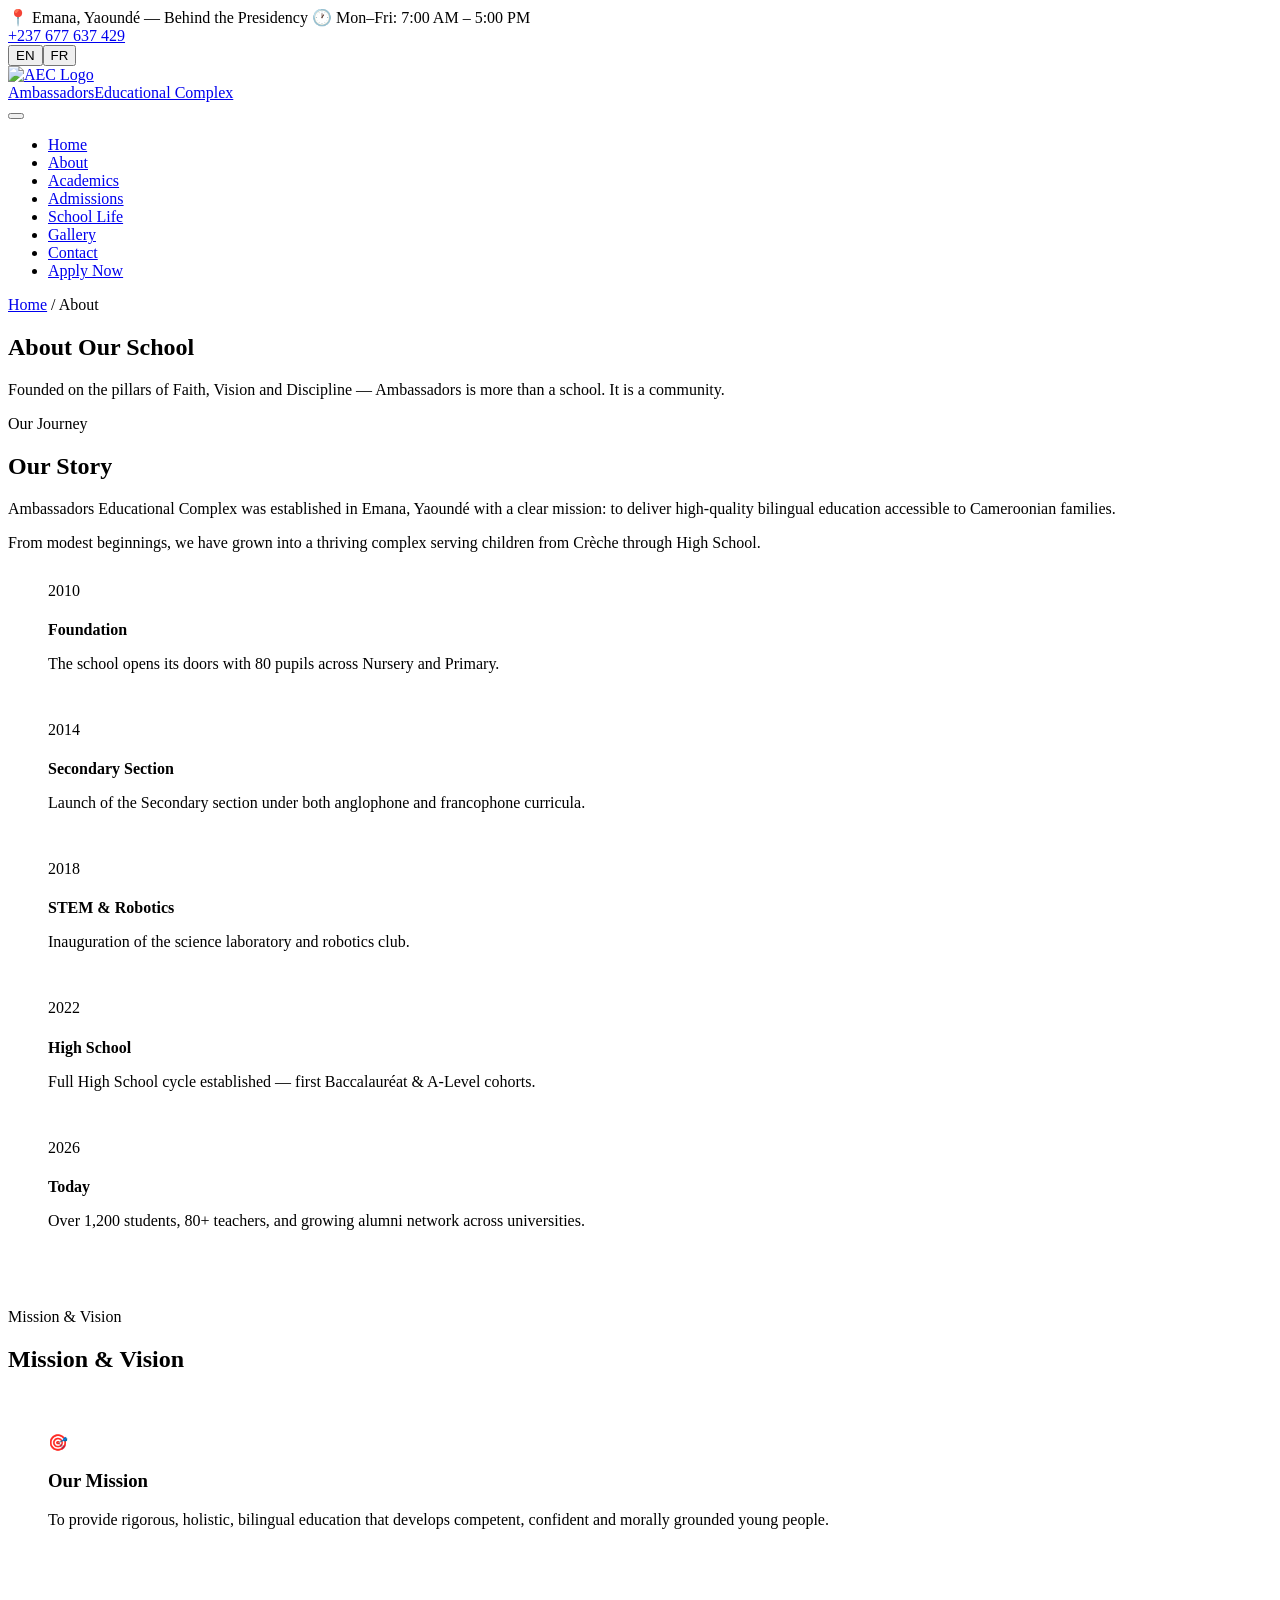
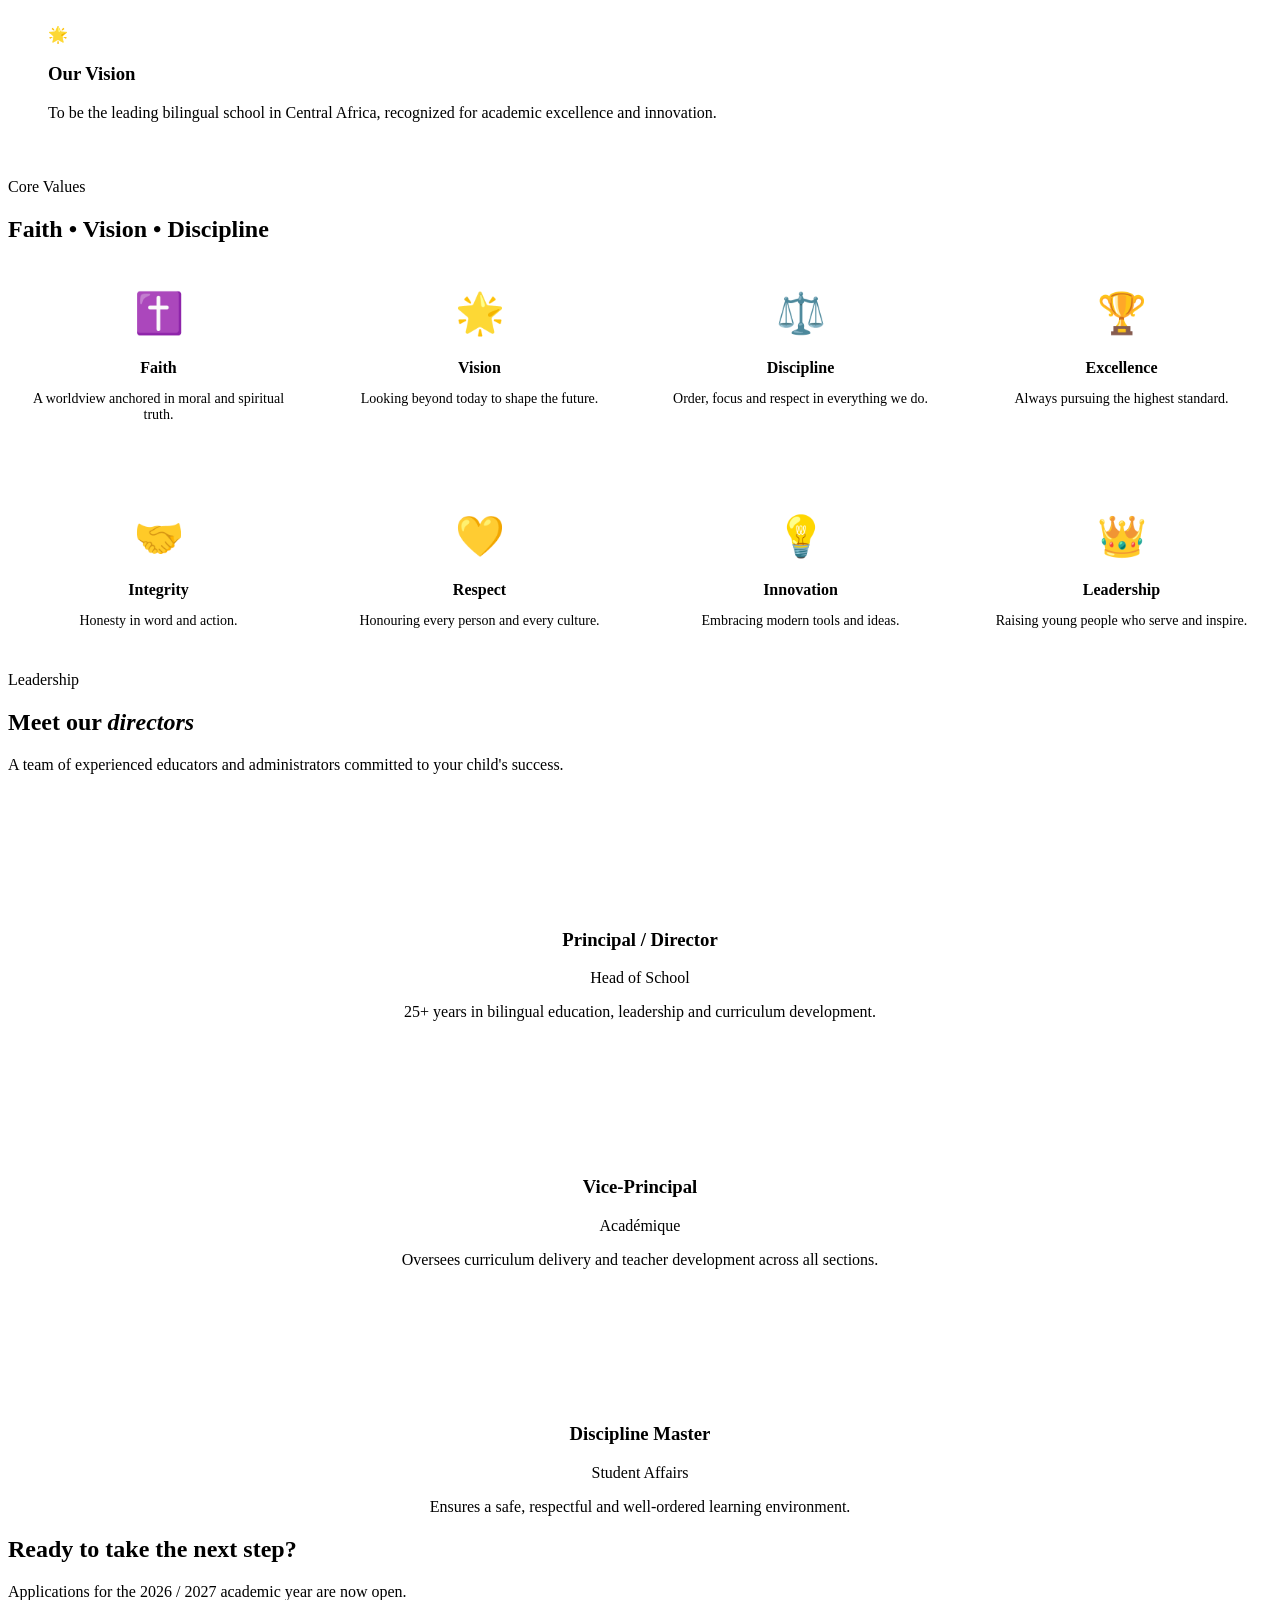
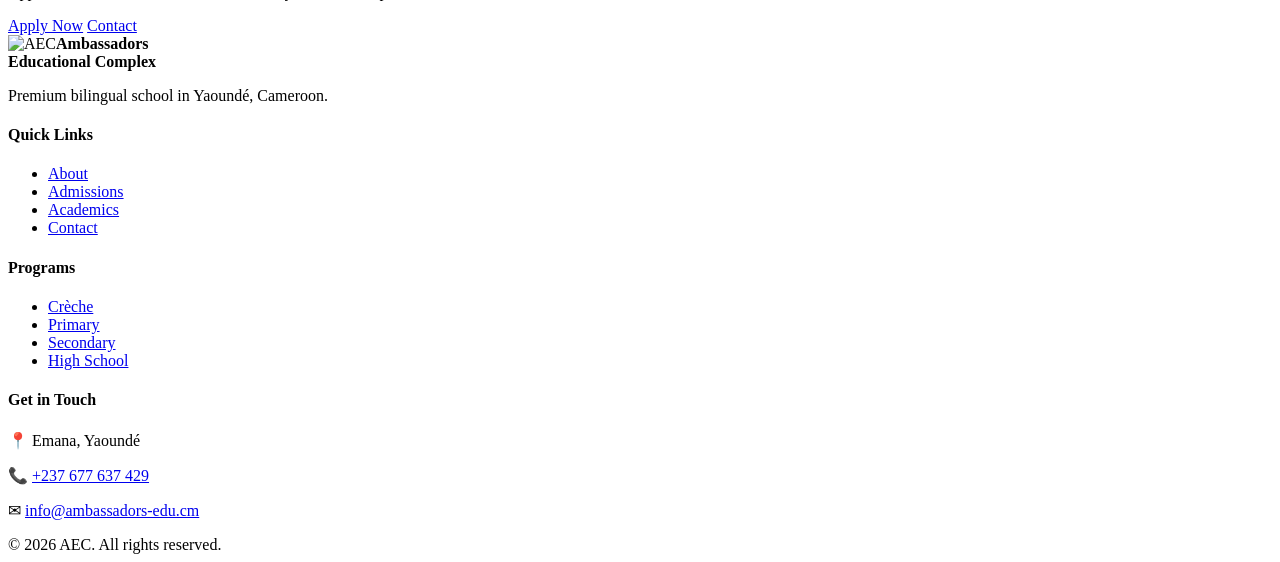
==== about.html @ e043d118 "Add files via upload" ====
<!DOCTYPE html>
<html lang="en">
<head>
<meta charset="UTF-8">
<meta name="viewport" content="width=device-width, initial-scale=1.0">
<title>About Us — Ambassadors Educational Complex</title>
<meta name="description" content="Learn about Ambassadors Educational Complex — our history, mission, vision and values. A premium bilingual school in Yaoundé, Cameroon.">
<link rel="icon" type="image/svg+xml" href="../assets/logo.svg">
<link rel="stylesheet" href="../css/main.css">
<style>
  .timeline { position: relative; padding-left: 40px; margin: 30px 0; }
  .timeline::before { content: ''; position: absolute; left: 12px; top: 0; bottom: 0; width: 3px; background: linear-gradient(180deg, var(--color-gold), var(--color-emerald)); border-radius: 3px; }
  .timeline-item { position: relative; padding: 0 0 32px; }
  .timeline-item::before { content: ''; position: absolute; left: -34px; top: 8px; width: 16px; height: 16px; border-radius: 50%; background: var(--color-gold); border: 3px solid var(--color-royal-deep); }
  .timeline-item .yr { font: 800 1.1rem var(--font-heading); color: var(--color-royal); margin-bottom: 4px; }
  .timeline-item h4 { color: var(--color-royal-deep); margin-bottom: 6px; }
  .value-grid { display: grid; grid-template-columns: repeat(4, 1fr); gap: 20px; }
  .value-card { background: #fff; padding: 28px 22px; border-radius: var(--radius-md); border: 1px solid var(--color-line); transition: 0.3s; text-align: center; }
  .value-card:hover { transform: translateY(-4px); box-shadow: var(--shadow-md); border-color: var(--color-gold); }
  .value-card .icon { font-size: 2.5rem; margin-bottom: 12px; }
  .value-card h4 { color: var(--color-royal-deep); margin-bottom: 8px; }
  .value-card p { color: var(--color-muted); font-size: 14px; }
  @media (max-width: 768px) { .value-grid { grid-template-columns: 1fr 1fr; } }
</style>
</head>
<body>

<!-- TOPBAR -->
<div class="topbar"><div class="container">
  <div class="top-info">
    <span>📍 <span data-i18n="top.location">Emana, Yaoundé — Behind the Presidency</span></span>
    <span>🕐 <span data-i18n="top.hours">Mon–Fri: 7:00 AM – 5:00 PM</span></span>
  </div>
  <div class="top-actions">
    <a href="#" data-wa-num="237677637429">+237 677 637 429</a>
    <div class="lang-switch"><button data-lang="en">EN</button><button data-lang="fr">FR</button></div>
  </div>
</div></div>

<!-- HEADER -->
<header class="header"><div class="container">
  <a href="../index.html" class="brand">
    <img src="../assets/logo.svg" alt="AEC Logo">
    <div class="brand-text"><span class="brand-name">Ambassadors</span><span class="brand-tag">Educational Complex</span></div>
  </a>
  <button class="menu-toggle"><span></span><span></span><span></span></button>
  <nav class="nav"><ul>
    <li><a href="../index.html" data-i18n="nav.home">Home</a></li>
    <li><a href="about.html" data-i18n="nav.about">About</a></li>
    <li><a href="academics.html" data-i18n="nav.academics">Academics</a></li>
    <li><a href="admissions.html" data-i18n="nav.admissions">Admissions</a></li>
    <li><a href="school-life.html" data-i18n="nav.school_life">School Life</a></li>
    <li><a href="gallery.html" data-i18n="nav.gallery">Gallery</a></li>
    <li><a href="contact.html" data-i18n="nav.contact">Contact</a></li>
    <li><a href="admissions.html#apply" class="cta-pill" data-i18n="nav.apply">Apply Now</a></li>
  </ul></nav>
</div></header>

<!-- PAGE HERO -->
<section class="page-hero">
  <div class="container">
    <div class="breadcrumbs"><a href="../index.html">Home</a> / About</div>
    <h1 data-i18n="about.h1">About Our School</h1>
    <p data-i18n="about.lead">Founded on the pillars of Faith, Vision and Discipline — Ambassadors is more than a school. It is a community.</p>
  </div>
</section>

<!-- HISTORY -->
<section class="section" id="history">
  <div class="container gap-grid-2" style="align-items: start;">
    <div>
      <span class="section-eyebrow">Our Journey</span>
      <h2 class="section-title" data-i18n="about.history.t">Our Story</h2>
      <p data-i18n="about.history.p1" class="mt-2">Ambassadors Educational Complex was established in Emana, Yaoundé with a clear mission: to deliver high-quality bilingual education accessible to Cameroonian families.</p>
      <p data-i18n="about.history.p2" class="mt-2">From modest beginnings, we have grown into a thriving complex serving children from Crèche through High School.</p>
    </div>
    <div class="timeline">
      <div class="timeline-item"><div class="yr">2010</div><h4>Foundation</h4><p>The school opens its doors with 80 pupils across Nursery and Primary.</p></div>
      <div class="timeline-item"><div class="yr">2014</div><h4>Secondary Section</h4><p>Launch of the Secondary section under both anglophone and francophone curricula.</p></div>
      <div class="timeline-item"><div class="yr">2018</div><h4>STEM & Robotics</h4><p>Inauguration of the science laboratory and robotics club.</p></div>
      <div class="timeline-item"><div class="yr">2022</div><h4>High School</h4><p>Full High School cycle established — first Baccalauréat & A-Level cohorts.</p></div>
      <div class="timeline-item"><div class="yr">2026</div><h4>Today</h4><p>Over 1,200 students, 80+ teachers, and growing alumni network across universities.</p></div>
    </div>
  </div>
</section>

<!-- MISSION & VISION -->
<section class="section" id="mission" style="background: #fff;">
  <div class="container">
    <div class="section-head center">
      <span class="section-eyebrow" data-i18n="about.mv.t">Mission & Vision</span>
      <h2 class="section-title" data-i18n="about.mv.t">Mission & Vision</h2>
    </div>
    <div class="gap-grid-2">
      <div class="why-card" style="padding: 40px;">
        <div class="why-icon">🎯</div>
        <h3 data-i18n="about.mv.mission_h">Our Mission</h3>
        <p class="mt-1" data-i18n="about.mv.mission">To provide rigorous, holistic, bilingual education that develops competent, confident and morally grounded young people.</p>
      </div>
      <div class="why-card" style="padding: 40px;">
        <div class="why-icon">🌟</div>
        <h3 data-i18n="about.mv.vision_h">Our Vision</h3>
        <p class="mt-1" data-i18n="about.mv.vision">To be the leading bilingual school in Central Africa, recognized for academic excellence and innovation.</p>
      </div>
    </div>
  </div>
</section>

<!-- VALUES -->
<section class="section" id="values" style="background: linear-gradient(180deg, var(--color-cream) 0%, #fff 100%);">
  <div class="container">
    <div class="section-head center">
      <span class="section-eyebrow" data-i18n="about.values.t">Core Values</span>
      <h2 class="section-title">Faith • Vision • Discipline</h2>
    </div>
    <div class="value-grid">
      <div class="value-card"><div class="icon">✝️</div><h4>Faith</h4><p data-i18n="about.val.faith">A worldview anchored in moral and spiritual truth.</p></div>
      <div class="value-card"><div class="icon">🌟</div><h4>Vision</h4><p data-i18n="about.val.vision">Looking beyond today to shape the future.</p></div>
      <div class="value-card"><div class="icon">⚖️</div><h4>Discipline</h4><p data-i18n="about.val.discipline">Order, focus and respect in everything we do.</p></div>
      <div class="value-card"><div class="icon">🏆</div><h4>Excellence</h4><p data-i18n="about.val.excellence">Always pursuing the highest standard.</p></div>
      <div class="value-card"><div class="icon">🤝</div><h4>Integrity</h4><p data-i18n="about.val.integrity">Honesty in word and action.</p></div>
      <div class="value-card"><div class="icon">💛</div><h4>Respect</h4><p data-i18n="about.val.respect">Honouring every person and every culture.</p></div>
      <div class="value-card"><div class="icon">💡</div><h4>Innovation</h4><p data-i18n="about.val.innovation">Embracing modern tools and ideas.</p></div>
      <div class="value-card"><div class="icon">👑</div><h4>Leadership</h4><p data-i18n="about.val.leadership">Raising young people who serve and inspire.</p></div>
    </div>
  </div>
</section>

<!-- LEADERSHIP -->
<section class="section" id="leadership" style="background: #fff;">
  <div class="container">
    <div class="section-head center">
      <span class="section-eyebrow">Leadership</span>
      <h2 class="section-title">Meet our <em>directors</em></h2>
      <p class="section-sub">A team of experienced educators and administrators committed to your child's success.</p>
    </div>
    <div class="gap-grid-3">
      <div class="why-card" style="text-align: center;">
        <div style="width: 120px; height: 120px; border-radius: 50%; margin: 0 auto 16px; background: linear-gradient(135deg, var(--color-royal), var(--color-emerald)); display: flex; align-items: center; justify-content: center; color: #fff; font: 800 2.5rem var(--font-heading);">P</div>
        <h3>Principal / Director</h3>
        <p style="color: var(--color-gold-soft);">Head of School</p>
        <p class="mt-1">25+ years in bilingual education, leadership and curriculum development.</p>
      </div>
      <div class="why-card" style="text-align: center;">
        <div style="width: 120px; height: 120px; border-radius: 50%; margin: 0 auto 16px; background: linear-gradient(135deg, var(--color-emerald), var(--color-gold)); display: flex; align-items: center; justify-content: center; color: #fff; font: 800 2.5rem var(--font-heading);">V</div>
        <h3>Vice-Principal</h3>
        <p style="color: var(--color-gold-soft);">Académique</p>
        <p class="mt-1">Oversees curriculum delivery and teacher development across all sections.</p>
      </div>
      <div class="why-card" style="text-align: center;">
        <div style="width: 120px; height: 120px; border-radius: 50%; margin: 0 auto 16px; background: linear-gradient(135deg, var(--color-gold), var(--color-royal)); display: flex; align-items: center; justify-content: center; color: #fff; font: 800 2.5rem var(--font-heading);">D</div>
        <h3>Discipline Master</h3>
        <p style="color: var(--color-gold-soft);">Student Affairs</p>
        <p class="mt-1">Ensures a safe, respectful and well-ordered learning environment.</p>
      </div>
    </div>
  </div>
</section>

<!-- CTA -->
<section class="cta-band">
  <div class="container">
    <div>
      <h2 data-i18n="cta.title">Ready to take the next step?</h2>
      <p data-i18n="cta.body">Applications for the 2026 / 2027 academic year are now open.</p>
    </div>
    <div class="acts">
      <a href="admissions.html#apply" class="btn btn-primary" data-i18n="cta.b1">Apply Now</a>
      <a href="contact.html" class="btn btn-ghost" data-i18n="nav.contact">Contact</a>
    </div>
  </div>
</section>

<!-- FOOTER -->
<footer class="footer"><div class="container">
  <div class="footer-grid">
    <div>
      <div class="brand-foot"><img src="../assets/logo.svg" alt="AEC"><strong>Ambassadors<br>Educational Complex</strong></div>
      <p data-i18n="foot.about">Premium bilingual school in Yaoundé, Cameroon.</p>
    </div>
    <div><h4 data-i18n="foot.quick">Quick Links</h4><ul>
      <li><a href="about.html" data-i18n="nav.about">About</a></li>
      <li><a href="admissions.html" data-i18n="nav.admissions">Admissions</a></li>
      <li><a href="academics.html" data-i18n="nav.academics">Academics</a></li>
      <li><a href="contact.html" data-i18n="nav.contact">Contact</a></li>
    </ul></div>
    <div><h4 data-i18n="foot.programs">Programs</h4><ul>
      <li><a href="academics.html#creche" data-i18n="lvl1.t">Crèche</a></li>
      <li><a href="academics.html#primary" data-i18n="lvl3.t">Primary</a></li>
      <li><a href="academics.html#secondary" data-i18n="lvl4.t">Secondary</a></li>
      <li><a href="academics.html#high" data-i18n="lvl5.t">High School</a></li>
    </ul></div>
    <div><h4 data-i18n="foot.contact">Get in Touch</h4>
      <p>📍 Emana, Yaoundé</p>
      <p>📞 <a href="tel:+237677637429">+237 677 637 429</a></p>
      <p>✉ <a href="mailto:info@ambassadors-edu.cm">info@ambassadors-edu.cm</a></p>
    </div>
  </div>
  <div class="copy"><span data-i18n="foot.copy">© 2026 AEC. All rights reserved.</span></div>
</div></footer>

<script src="../js/translations.js"></script>
<script src="../js/app.js"></script>
</body>
</html>
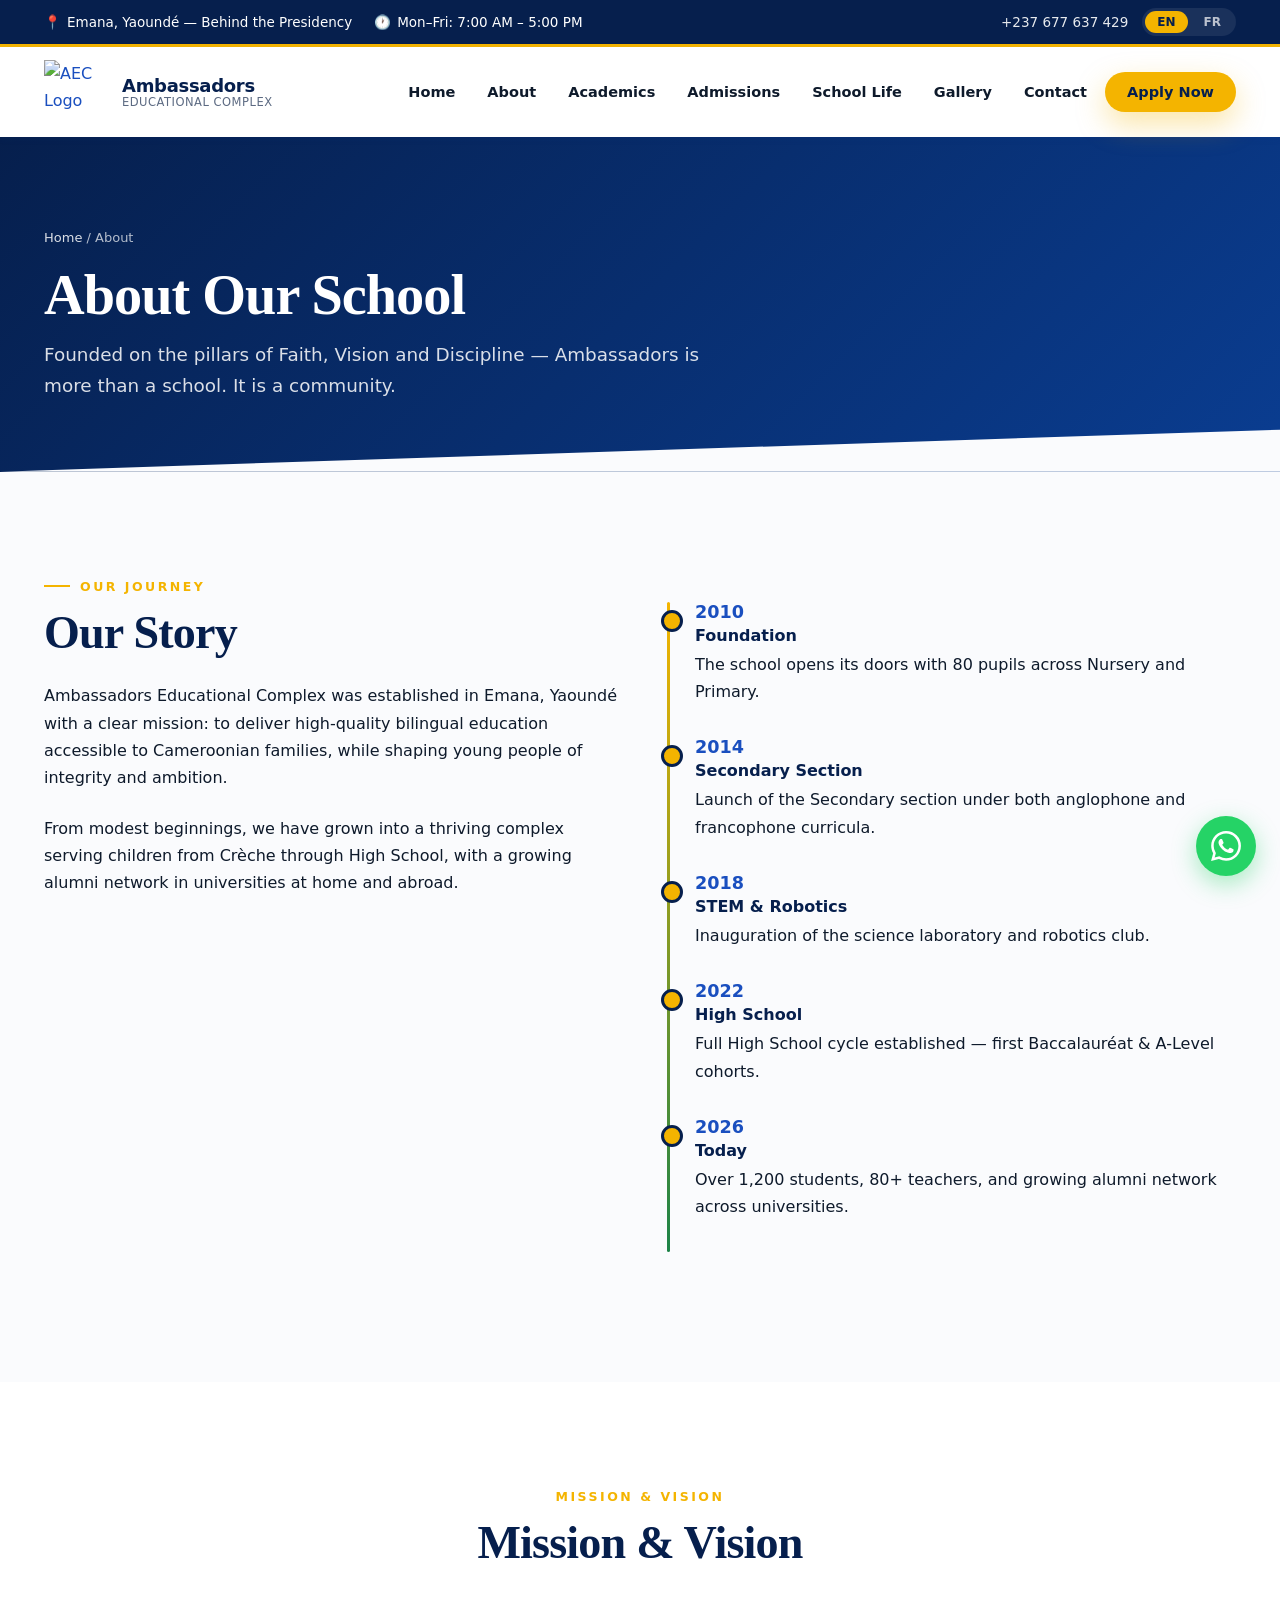
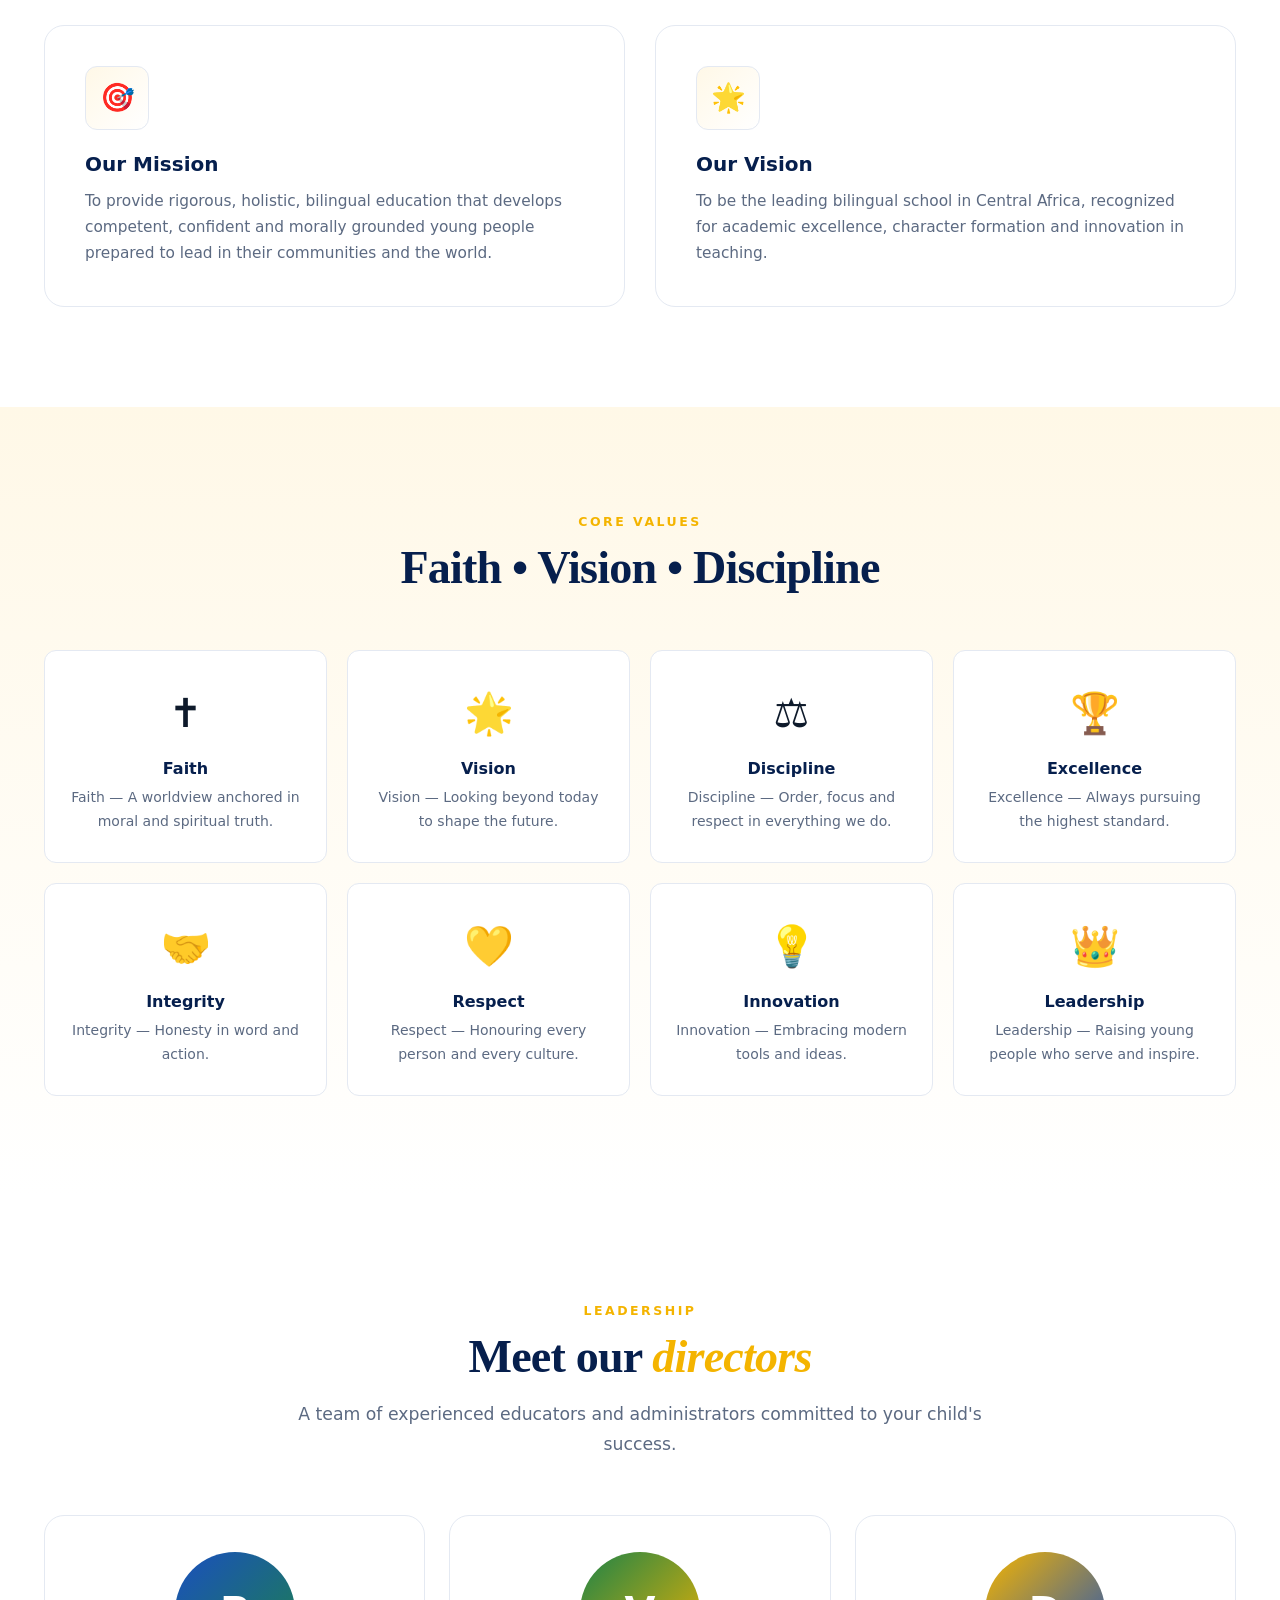
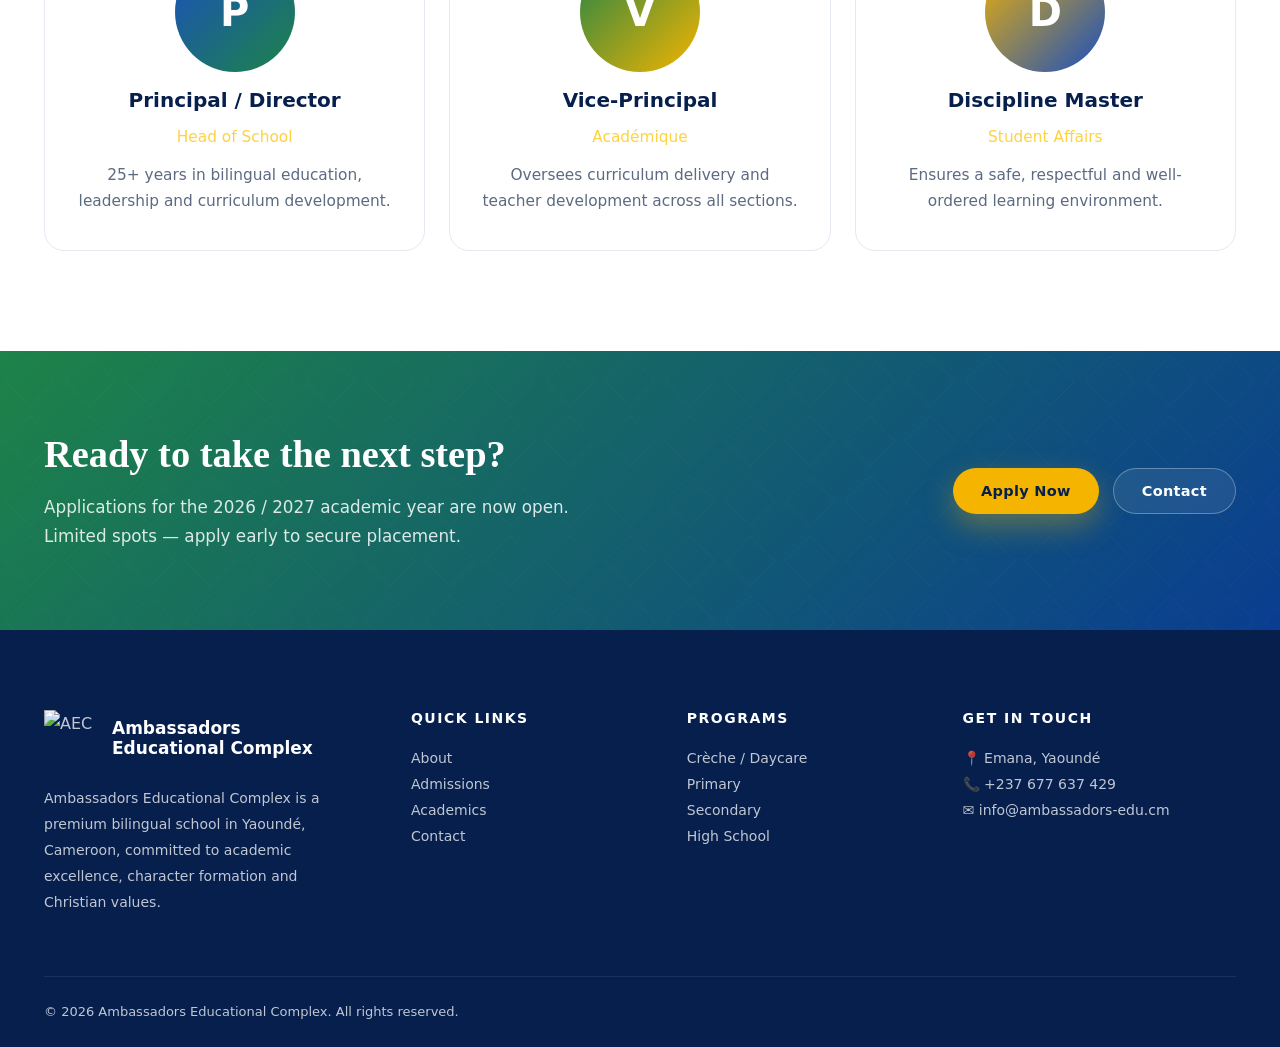
==== commit 6f3d3b1a: "Add files via upload" ====
--- a/about.html
+++ b/about.html
@@ -6,7 +6,591 @@
 <title>About Us — Ambassadors Educational Complex</title>
 <meta name="description" content="Learn about Ambassadors Educational Complex — our history, mission, vision and values. A premium bilingual school in Yaoundé, Cameroon.">
 <link rel="icon" type="image/svg+xml" href="../assets/logo.svg">
-<link rel="stylesheet" href="../css/main.css">
+<style data-inlined="main">
+/* ============================================
+   AMBASSADORS EDUCATIONAL COMPLEX - Master CSS
+   Design system: Royal Blue + Gold + Emerald
+   ============================================ */
+
+@import url('https://fonts.googleapis.com/css2?family=Playfair+Display:wght@400;600;700;900&family=Poppins:wght@300;400;500;600;700;800&family=Open+Sans:wght@300;400;500;600;700&display=swap');
+
+:root {
+  --color-royal: #1A4FBF;
+  --color-royal-dark: #0A3D91;
+  --color-royal-deep: #061F4D;
+  --color-gold: #F4B400;
+  --color-gold-soft: #FFD23F;
+  --color-emerald: #1D8348;
+  --color-red: #C0202B;
+  --color-cream: #FFF8E7;
+  --color-bg: #FAFBFD;
+  --color-ink: #0E1A2B;
+  --color-muted: #5C6A82;
+  --color-line: #E4E9F2;
+  --color-white: #ffffff;
+
+  --font-display: 'Playfair Display', Georgia, serif;
+  --font-heading: 'Poppins', system-ui, sans-serif;
+  --font-body: 'Open Sans', system-ui, sans-serif;
+
+  --radius-sm: 6px;
+  --radius-md: 12px;
+  --radius-lg: 20px;
+  --radius-xl: 32px;
+
+  --shadow-sm: 0 2px 8px rgba(10, 61, 145, 0.06);
+  --shadow-md: 0 8px 24px rgba(10, 61, 145, 0.10);
+  --shadow-lg: 0 20px 50px rgba(10, 61, 145, 0.14);
+  --shadow-gold: 0 12px 30px rgba(244, 180, 0, 0.35);
+
+  --container: 1240px;
+  --header-height: 90px;
+
+  --ease: cubic-bezier(0.22, 1, 0.36, 1);
+}
+
+* { box-sizing: border-box; margin: 0; padding: 0; }
+
+html { scroll-behavior: smooth; }
+
+body {
+  font-family: var(--font-body);
+  font-size: 16px;
+  line-height: 1.7;
+  color: var(--color-ink);
+  background: var(--color-bg);
+  overflow-x: hidden;
+  -webkit-font-smoothing: antialiased;
+}
+
+img, svg, video { max-width: 100%; height: auto; display: block; }
+
+a { color: var(--color-royal); text-decoration: none; transition: color 0.2s var(--ease); }
+a:hover { color: var(--color-gold); }
+
+h1, h2, h3, h4, h5, h6 { font-family: var(--font-heading); font-weight: 700; line-height: 1.2; color: var(--color-royal-deep); }
+
+.container { max-width: var(--container); margin: 0 auto; padding: 0 24px; }
+
+/* ============ TOP BAR ============ */
+.topbar {
+  background: var(--color-royal-deep);
+  color: #fff;
+  font-size: 13.5px;
+  padding: 8px 0;
+  border-bottom: 3px solid var(--color-gold);
+}
+.topbar .container { display: flex; justify-content: space-between; align-items: center; gap: 16px; flex-wrap: wrap; }
+.topbar a { color: #fff; opacity: 0.9; }
+.topbar a:hover { color: var(--color-gold); opacity: 1; }
+.topbar .top-info { display: flex; gap: 22px; flex-wrap: wrap; }
+.topbar .top-info span { display: inline-flex; align-items: center; gap: 6px; }
+.topbar .top-actions { display: flex; gap: 14px; align-items: center; }
+.lang-switch { display: inline-flex; gap: 4px; background: rgba(255,255,255,0.08); border-radius: 100px; padding: 3px; }
+.lang-switch button {
+  background: none; border: 0; padding: 4px 12px; border-radius: 100px;
+  color: #fff; font: 600 12px var(--font-heading); cursor: pointer; opacity: 0.7;
+  transition: all 0.2s var(--ease);
+}
+.lang-switch button.active { background: var(--color-gold); color: var(--color-royal-deep); opacity: 1; }
+
+/* ============ HEADER ============ */
+.header {
+  background: #fff;
+  position: sticky; top: 0; z-index: 100;
+  box-shadow: var(--shadow-sm);
+  transition: box-shadow 0.3s var(--ease);
+}
+.header.scrolled { box-shadow: var(--shadow-md); }
+.header .container {
+  display: flex; align-items: center; justify-content: space-between;
+  min-height: var(--header-height);
+}
+.brand { display: flex; align-items: center; gap: 14px; }
+.brand img { width: 64px; height: 64px; }
+.brand-text { display: flex; flex-direction: column; line-height: 1.05; }
+.brand-text .brand-name {
+  font: 800 18px var(--font-heading); color: var(--color-royal-deep);
+  letter-spacing: -0.3px;
+}
+.brand-text .brand-tag { font-size: 11.5px; color: var(--color-muted); font-weight: 500; letter-spacing: 0.5px; text-transform: uppercase; }
+
+.nav { display: flex; align-items: center; gap: 6px; }
+.nav > ul { display: flex; list-style: none; gap: 4px; }
+.nav > ul > li { position: relative; }
+.nav > ul > li > a {
+  display: inline-block; padding: 12px 14px;
+  font: 600 14.5px var(--font-heading); color: var(--color-ink);
+  border-radius: var(--radius-sm); transition: all 0.2s var(--ease);
+}
+.nav > ul > li > a:hover { background: var(--color-cream); color: var(--color-royal-dark); }
+.nav > ul > li.has-mega:hover .mega { opacity: 1; visibility: visible; transform: translateY(0); }
+
+.mega {
+  position: absolute; top: calc(100% + 6px); left: 50%; transform: translateX(-50%) translateY(8px);
+  min-width: 540px; background: #fff; box-shadow: var(--shadow-lg);
+  border-radius: var(--radius-md); padding: 24px;
+  display: grid; grid-template-columns: 1fr 1fr; gap: 14px;
+  opacity: 0; visibility: hidden; transition: all 0.25s var(--ease);
+  border-top: 4px solid var(--color-gold);
+}
+.mega a {
+  display: flex; flex-direction: column; padding: 10px 12px; border-radius: var(--radius-sm);
+  color: var(--color-ink); transition: all 0.2s var(--ease);
+}
+.mega a:hover { background: var(--color-cream); color: var(--color-royal-dark); transform: translateX(4px); }
+.mega a strong { font: 600 14px var(--font-heading); display: block; }
+.mega a small { font-size: 12.5px; color: var(--color-muted); }
+
+.cta-pill {
+  background: var(--color-gold); color: var(--color-royal-deep) !important;
+  padding: 12px 22px !important; border-radius: 100px !important;
+  font-weight: 700 !important; box-shadow: var(--shadow-gold);
+}
+.cta-pill:hover { background: var(--color-gold-soft) !important; transform: translateY(-2px); }
+
+.menu-toggle { display: none; background: none; border: 0; cursor: pointer; padding: 8px; }
+.menu-toggle span {
+  display: block; width: 26px; height: 3px; background: var(--color-royal-deep);
+  border-radius: 2px; margin: 5px 0; transition: 0.3s;
+}
+
+/* ============ HERO ============ */
+.hero {
+  position: relative; overflow: hidden;
+  min-height: 92vh;
+  display: flex; align-items: center;
+  background:
+    radial-gradient(ellipse at top right, rgba(244,180,0,0.15) 0%, transparent 55%),
+    radial-gradient(ellipse at bottom left, rgba(29,131,72,0.12) 0%, transparent 50%),
+    linear-gradient(135deg, #061F4D 0%, #0A3D91 60%, #1A4FBF 100%);
+  color: #fff;
+  padding: 60px 0;
+}
+.hero::before {
+  content: ''; position: absolute; inset: 0;
+  background-image:
+    repeating-linear-gradient(45deg, transparent 0 40px, rgba(255,255,255,0.02) 40px 41px);
+  pointer-events: none;
+}
+.hero::after {
+  content: ''; position: absolute; bottom: -1px; left: 0; right: 0; height: 80px;
+  background: var(--color-bg);
+  clip-path: polygon(0 100%, 100% 100%, 100% 50%, 0 100%);
+}
+.hero .container { position: relative; z-index: 2; display: grid; grid-template-columns: 1.1fr 0.9fr; gap: 60px; align-items: center; }
+.hero-badge {
+  display: inline-flex; align-items: center; gap: 10px;
+  background: rgba(244,180,0,0.15); border: 1px solid rgba(244,180,0,0.4);
+  padding: 8px 18px; border-radius: 100px;
+  font: 600 13px var(--font-heading); color: var(--color-gold-soft);
+  margin-bottom: 24px;
+}
+.hero-badge .dot { width: 8px; height: 8px; background: var(--color-gold); border-radius: 50%; box-shadow: 0 0 0 4px rgba(244,180,0,0.25); }
+.hero h1 {
+  font-family: var(--font-display);
+  font-size: clamp(2.6rem, 5.2vw, 4.8rem);
+  font-weight: 900; line-height: 1.05; color: #fff;
+  margin-bottom: 24px; letter-spacing: -1px;
+}
+.hero h1 em { font-style: italic; color: var(--color-gold-soft); font-weight: 600; }
+.hero .lead {
+  font-size: 1.18rem; line-height: 1.65; color: rgba(255,255,255,0.88);
+  max-width: 540px; margin-bottom: 36px;
+}
+.hero-actions { display: flex; gap: 14px; flex-wrap: wrap; margin-bottom: 40px; }
+
+.btn {
+  display: inline-flex; align-items: center; gap: 10px;
+  padding: 14px 28px; border: 0; border-radius: 100px;
+  font: 700 14.5px var(--font-heading); cursor: pointer;
+  transition: all 0.25s var(--ease); text-decoration: none;
+  letter-spacing: 0.3px;
+}
+.btn-primary { background: var(--color-gold); color: var(--color-royal-deep); box-shadow: var(--shadow-gold); }
+.btn-primary:hover { background: var(--color-gold-soft); transform: translateY(-3px); color: var(--color-royal-deep); }
+.btn-ghost { background: rgba(255,255,255,0.08); color: #fff; border: 1.5px solid rgba(255,255,255,0.3); backdrop-filter: blur(10px); }
+.btn-ghost:hover { background: rgba(255,255,255,0.15); color: #fff; border-color: var(--color-gold); }
+.btn-emerald { background: var(--color-emerald); color: #fff; }
+.btn-emerald:hover { background: #156836; color: #fff; transform: translateY(-2px); }
+.btn-outline { background: transparent; color: var(--color-royal-dark); border: 2px solid var(--color-royal-dark); }
+.btn-outline:hover { background: var(--color-royal-dark); color: #fff; }
+
+.hero-stats { display: flex; gap: 32px; flex-wrap: wrap; padding-top: 30px; border-top: 1px solid rgba(255,255,255,0.15); }
+.hero-stat .num { font: 800 1.9rem var(--font-display); color: var(--color-gold-soft); display: block; }
+.hero-stat .lbl { font-size: 12.5px; color: rgba(255,255,255,0.7); text-transform: uppercase; letter-spacing: 1.2px; }
+
+.hero-visual { position: relative; }
+.hero-visual .frame {
+  position: relative; aspect-ratio: 4/5; border-radius: var(--radius-lg);
+  overflow: hidden; box-shadow: var(--shadow-lg);
+  background: linear-gradient(135deg, #1A4FBF 0%, #0A3D91 100%);
+  transform: rotate(-2deg);
+}
+.hero-visual .frame img { width: 100%; height: 100%; object-fit: cover; }
+.hero-visual .badge-card {
+  position: absolute; bottom: -20px; left: -30px;
+  background: #fff; padding: 18px 22px; border-radius: var(--radius-md);
+  box-shadow: var(--shadow-lg); display: flex; gap: 14px; align-items: center;
+  transform: rotate(2deg);
+}
+.hero-visual .badge-card .icon { width: 48px; height: 48px; border-radius: 50%; background: var(--color-emerald); display: flex; align-items: center; justify-content: center; color: #fff; font-size: 24px; }
+.hero-visual .badge-card .info strong { display: block; font: 700 16px var(--font-heading); color: var(--color-royal-deep); }
+.hero-visual .badge-card .info small { color: var(--color-muted); }
+
+.hero-visual .floater {
+  position: absolute; top: 30px; right: -25px;
+  background: var(--color-gold); color: var(--color-royal-deep);
+  padding: 14px 18px; border-radius: var(--radius-md);
+  font: 700 14px var(--font-heading); box-shadow: var(--shadow-gold);
+  transform: rotate(5deg);
+}
+
+/* ============ SECTION DEFAULTS ============ */
+.section { padding: 100px 0; position: relative; }
+.section-eyebrow {
+  display: inline-block; font: 700 12.5px var(--font-heading);
+  text-transform: uppercase; letter-spacing: 2.5px;
+  color: var(--color-gold); margin-bottom: 14px; padding-left: 36px; position: relative;
+}
+.section-eyebrow::before {
+  content: ''; position: absolute; left: 0; top: 50%; transform: translateY(-50%);
+  width: 26px; height: 2px; background: var(--color-gold);
+}
+.section-title {
+  font-family: var(--font-display);
+  font-size: clamp(2rem, 3.6vw, 3.2rem);
+  font-weight: 900; line-height: 1.1; color: var(--color-royal-deep);
+  margin-bottom: 18px; letter-spacing: -0.8px;
+}
+.section-title em { color: var(--color-gold); font-style: italic; }
+.section-sub { color: var(--color-muted); font-size: 1.08rem; max-width: 700px; margin-bottom: 56px; }
+.section-head { margin-bottom: 56px; }
+.section-head.center { text-align: center; }
+.section-head.center .section-eyebrow { padding: 0; }
+.section-head.center .section-eyebrow::before { display: none; }
+.section-head.center .section-sub { margin-left: auto; margin-right: auto; }
+
+/* ============ WHY US ============ */
+.why { background: #fff; }
+.why-grid { display: grid; grid-template-columns: repeat(3, 1fr); gap: 28px; }
+.why-card {
+  position: relative; padding: 36px 30px;
+  background: #fff; border: 1px solid var(--color-line);
+  border-radius: var(--radius-lg);
+  transition: all 0.35s var(--ease);
+  overflow: hidden;
+}
+.why-card::before {
+  content: ''; position: absolute; top: 0; left: 0; right: 0; height: 4px;
+  background: linear-gradient(90deg, var(--color-gold), var(--color-royal));
+  transform: scaleX(0); transform-origin: left; transition: transform 0.35s var(--ease);
+}
+.why-card:hover { transform: translateY(-6px); box-shadow: var(--shadow-lg); border-color: transparent; }
+.why-card:hover::before { transform: scaleX(1); }
+.why-icon {
+  width: 64px; height: 64px; border-radius: var(--radius-md);
+  background: linear-gradient(135deg, var(--color-cream), #fff);
+  border: 1px solid var(--color-line);
+  display: flex; align-items: center; justify-content: center;
+  font-size: 28px; margin-bottom: 22px;
+}
+.why-card h3 { font: 700 1.25rem var(--font-heading); margin-bottom: 12px; color: var(--color-royal-deep); }
+.why-card p { color: var(--color-muted); font-size: 0.96rem; }
+
+/* ============ ACADEMICS LEVELS ============ */
+.levels { background: linear-gradient(180deg, var(--color-bg) 0%, #fff 100%); }
+.levels-grid { display: grid; grid-template-columns: repeat(5, 1fr); gap: 16px; }
+.level-card {
+  background: #fff; border-radius: var(--radius-md);
+  padding: 28px 22px; text-align: center; border: 1px solid var(--color-line);
+  transition: all 0.3s var(--ease); cursor: pointer;
+}
+.level-card:hover {
+  transform: translateY(-8px); box-shadow: var(--shadow-md);
+  border-color: var(--color-gold); background: linear-gradient(180deg, #fff 0%, var(--color-cream) 100%);
+}
+.level-card .lvl-num {
+  font: 900 0.85rem var(--font-heading); color: var(--color-gold);
+  letter-spacing: 2px; margin-bottom: 12px;
+}
+.level-card h4 { font: 700 1.1rem var(--font-heading); color: var(--color-royal-deep); margin-bottom: 8px; }
+.level-card p { font-size: 13.5px; color: var(--color-muted); margin-bottom: 14px; }
+.level-card .age { font: 600 12px var(--font-heading); padding: 4px 12px; border-radius: 100px; background: var(--color-cream); color: var(--color-royal-dark); display: inline-block; }
+
+/* ============ PRINCIPAL ============ */
+.principal { background: var(--color-royal-deep); color: #fff; position: relative; overflow: hidden; }
+.principal::before {
+  content: ''; position: absolute; top: -100px; right: -100px; width: 400px; height: 400px;
+  background: radial-gradient(circle, var(--color-gold), transparent 70%); opacity: 0.15;
+}
+.principal .container { display: grid; grid-template-columns: 0.9fr 1.1fr; gap: 60px; align-items: center; position: relative; z-index: 2; }
+.principal .section-title { color: #fff; }
+.principal .section-eyebrow { color: var(--color-gold-soft); }
+.principal .quote {
+  font-family: var(--font-display); font-style: italic;
+  font-size: 1.4rem; line-height: 1.55; color: rgba(255,255,255,0.92);
+  margin: 24px 0 28px; padding-left: 24px; border-left: 4px solid var(--color-gold);
+}
+.principal-card {
+  position: relative; aspect-ratio: 4/5;
+  border-radius: var(--radius-lg); overflow: hidden;
+  background: linear-gradient(135deg, var(--color-gold) 0%, var(--color-emerald) 100%);
+  box-shadow: var(--shadow-lg);
+}
+.principal-card .info {
+  position: absolute; bottom: 24px; left: 24px; right: 24px;
+  background: rgba(6,31,77,0.85); backdrop-filter: blur(16px);
+  padding: 18px 22px; border-radius: var(--radius-md);
+  border: 1px solid rgba(255,255,255,0.1);
+}
+.principal-card .info strong { display: block; font: 700 1.15rem var(--font-heading); color: #fff; }
+.principal-card .info span { color: var(--color-gold-soft); font-size: 0.9rem; }
+.signature { font-family: var(--font-display); font-style: italic; font-size: 1.5rem; color: var(--color-gold-soft); }
+
+/* ============ NUMBERS BAND ============ */
+.numbers {
+  background: linear-gradient(135deg, var(--color-gold) 0%, var(--color-gold-soft) 100%);
+  padding: 60px 0;
+}
+.numbers-grid { display: grid; grid-template-columns: repeat(5, 1fr); gap: 20px; text-align: center; }
+.numbers-grid .num-item .n { font: 900 2.6rem var(--font-display); color: var(--color-royal-deep); display: block; line-height: 1; }
+.numbers-grid .num-item .l { font: 600 13px var(--font-heading); color: var(--color-royal-deep); text-transform: uppercase; letter-spacing: 1.5px; margin-top: 10px; display: block; opacity: 0.85; }
+
+/* ============ EVENTS / NEWS ============ */
+.news { background: #fff; }
+.news-grid { display: grid; grid-template-columns: 1.4fr 1fr 1fr; gap: 28px; }
+.news-card {
+  position: relative; border-radius: var(--radius-lg); overflow: hidden;
+  background: #fff; border: 1px solid var(--color-line);
+  transition: all 0.35s var(--ease); cursor: pointer;
+}
+.news-card:hover { transform: translateY(-6px); box-shadow: var(--shadow-md); }
+.news-card .img-wrap {
+  aspect-ratio: 16/10; background: linear-gradient(135deg, var(--color-royal) 0%, var(--color-royal-dark) 100%);
+  position: relative; overflow: hidden;
+}
+.news-card .img-wrap::after {
+  content: ''; position: absolute; inset: 0;
+  background: linear-gradient(180deg, transparent 50%, rgba(0,0,0,0.5) 100%);
+}
+.news-card.feat .img-wrap { aspect-ratio: 4/3.6; }
+.news-card .tag {
+  position: absolute; top: 16px; left: 16px; z-index: 2;
+  background: var(--color-gold); color: var(--color-royal-deep);
+  padding: 5px 14px; border-radius: 100px;
+  font: 700 11.5px var(--font-heading); text-transform: uppercase; letter-spacing: 1px;
+}
+.news-card .body { padding: 24px; }
+.news-card .meta { font: 600 12px var(--font-heading); color: var(--color-muted); text-transform: uppercase; letter-spacing: 1.2px; margin-bottom: 10px; }
+.news-card h3 { font: 700 1.2rem var(--font-heading); margin-bottom: 10px; color: var(--color-royal-deep); transition: color 0.2s; }
+.news-card:hover h3 { color: var(--color-royal); }
+.news-card p { color: var(--color-muted); font-size: 0.92rem; }
+.news-card.feat h3 { font-size: 1.6rem; }
+
+/* ============ TESTIMONIALS ============ */
+.testimonials {
+  background: linear-gradient(135deg, var(--color-cream) 0%, #fff 100%);
+  position: relative;
+}
+.test-grid { display: grid; grid-template-columns: repeat(3, 1fr); gap: 28px; }
+.test-card {
+  background: #fff; padding: 32px 28px; border-radius: var(--radius-lg);
+  border: 1px solid var(--color-line); position: relative;
+  transition: all 0.3s var(--ease);
+}
+.test-card::before {
+  content: '"'; position: absolute; top: -10px; left: 24px;
+  font: 900 6rem var(--font-display); color: var(--color-gold); line-height: 1;
+}
+.test-card:hover { transform: translateY(-4px); box-shadow: var(--shadow-md); }
+.test-card .stars { color: var(--color-gold); margin-bottom: 14px; font-size: 1rem; }
+.test-card .quote { font: 400 1rem var(--font-body); color: var(--color-ink); margin-bottom: 20px; line-height: 1.65; font-style: italic; }
+.test-card .author { display: flex; gap: 14px; align-items: center; padding-top: 18px; border-top: 1px solid var(--color-line); }
+.test-card .author .ava {
+  width: 48px; height: 48px; border-radius: 50%;
+  background: linear-gradient(135deg, var(--color-royal), var(--color-emerald));
+  color: #fff; display: flex; align-items: center; justify-content: center;
+  font: 700 1.1rem var(--font-heading);
+}
+.test-card .author strong { display: block; font: 700 14.5px var(--font-heading); color: var(--color-royal-deep); }
+.test-card .author span { font-size: 12.5px; color: var(--color-muted); }
+
+/* ============ CALL TO ACTION ============ */
+.cta-band {
+  background: linear-gradient(135deg, var(--color-emerald) 0%, var(--color-royal-dark) 100%);
+  position: relative; overflow: hidden; padding: 80px 0;
+  color: #fff;
+}
+.cta-band::before {
+  content: ''; position: absolute; top: 0; left: 0; right: 0; bottom: 0;
+  background-image: url("data:image/svg+xml,%3Csvg width='60' height='60' xmlns='http://www.w3.org/2000/svg'%3E%3Cpath d='M30 5 L55 30 L30 55 L5 30 Z' fill='none' stroke='%23ffffff' stroke-width='0.5' opacity='0.06'/%3E%3C/svg%3E");
+  pointer-events: none;
+}
+.cta-band .container { position: relative; z-index: 2; display: grid; grid-template-columns: 1.5fr 1fr; gap: 40px; align-items: center; }
+.cta-band h2 { font-family: var(--font-display); font-size: clamp(1.8rem, 3vw, 2.6rem); color: #fff; margin-bottom: 16px; }
+.cta-band p { color: rgba(255,255,255,0.85); font-size: 1.05rem; max-width: 580px; }
+.cta-band .acts { display: flex; gap: 14px; flex-wrap: wrap; justify-content: flex-end; }
+
+/* ============ FOOTER ============ */
+.footer {
+  background: var(--color-royal-deep);
+  color: rgba(255,255,255,0.75);
+  padding: 80px 0 0;
+}
+.footer-grid { display: grid; grid-template-columns: 1.4fr 1fr 1fr 1.2fr; gap: 48px; margin-bottom: 60px; }
+.footer h4 { color: #fff; font: 700 14px var(--font-heading); text-transform: uppercase; letter-spacing: 1.5px; margin-bottom: 20px; }
+.footer p, .footer li { font-size: 14px; line-height: 1.85; }
+.footer ul { list-style: none; }
+.footer a { color: rgba(255,255,255,0.75); }
+.footer a:hover { color: var(--color-gold); }
+.footer .brand-foot { display: flex; align-items: center; gap: 12px; margin-bottom: 20px; }
+.footer .brand-foot img { width: 56px; height: 56px; }
+.footer .brand-foot strong { color: #fff; font: 800 17px var(--font-heading); }
+
+.socials { display: flex; gap: 10px; margin-top: 18px; }
+.socials a {
+  width: 38px; height: 38px; border-radius: 50%;
+  background: rgba(255,255,255,0.08); display: flex; align-items: center; justify-content: center;
+  color: #fff; transition: all 0.25s var(--ease);
+}
+.socials a:hover { background: var(--color-gold); color: var(--color-royal-deep); transform: translateY(-3px); }
+
+.newsletter input {
+  width: 100%; padding: 12px 16px; border-radius: var(--radius-sm);
+  border: 1px solid rgba(255,255,255,0.15); background: rgba(255,255,255,0.05);
+  color: #fff; font: 400 14px var(--font-body); margin-bottom: 12px;
+}
+.newsletter input::placeholder { color: rgba(255,255,255,0.45); }
+.newsletter button { width: 100%; }
+
+.copy {
+  border-top: 1px solid rgba(255,255,255,0.08); padding: 24px 0;
+  display: flex; justify-content: space-between; align-items: center; gap: 20px; flex-wrap: wrap;
+  font-size: 13px;
+}
+
+/* ============ FLOATING WHATSAPP ============ */
+.whatsapp-float {
+  position: fixed; bottom: 24px; right: 24px; z-index: 99;
+  width: 60px; height: 60px; border-radius: 50%;
+  background: #25D366; color: #fff;
+  display: flex; align-items: center; justify-content: center;
+  box-shadow: 0 8px 24px rgba(37,211,102,0.4);
+  transition: all 0.3s var(--ease);
+  animation: pulse-wa 2.4s infinite;
+}
+.whatsapp-float:hover { transform: scale(1.1); color: #fff; }
+@keyframes pulse-wa {
+  0% { box-shadow: 0 0 0 0 rgba(37,211,102,0.5), 0 8px 24px rgba(37,211,102,0.4); }
+  70% { box-shadow: 0 0 0 18px rgba(37,211,102,0), 0 8px 24px rgba(37,211,102,0.4); }
+  100% { box-shadow: 0 0 0 0 rgba(37,211,102,0), 0 8px 24px rgba(37,211,102,0.4); }
+}
+
+/* ============ PAGE HEADER (sub-pages) ============ */
+.page-hero {
+  background: linear-gradient(135deg, var(--color-royal-deep) 0%, var(--color-royal-dark) 100%);
+  color: #fff; padding: 90px 0 70px; position: relative; overflow: hidden;
+}
+.page-hero::after {
+  content: ''; position: absolute; bottom: 0; left: 0; right: 0; height: 60px;
+  background: var(--color-bg); clip-path: polygon(0 100%, 100% 100%, 100% 30%, 0 100%);
+}
+.breadcrumbs { font-size: 13px; color: rgba(255,255,255,0.7); margin-bottom: 14px; }
+.breadcrumbs a { color: rgba(255,255,255,0.85); }
+.breadcrumbs a:hover { color: var(--color-gold); }
+.page-hero h1 { font: 900 clamp(2.2rem, 4.4vw, 3.8rem) var(--font-display); color: #fff; margin-bottom: 12px; letter-spacing: -1px; }
+.page-hero p { font-size: 1.15rem; color: rgba(255,255,255,0.85); max-width: 700px; }
+
+/* ============ FORMS ============ */
+.form-row { display: grid; grid-template-columns: 1fr 1fr; gap: 20px; margin-bottom: 20px; }
+.form-group { margin-bottom: 20px; }
+.form-group label {
+  display: block; font: 600 13px var(--font-heading); color: var(--color-royal-deep);
+  margin-bottom: 8px; text-transform: uppercase; letter-spacing: 0.5px;
+}
+.form-group input, .form-group select, .form-group textarea {
+  width: 100%; padding: 13px 16px; border: 1.5px solid var(--color-line);
+  border-radius: var(--radius-sm); font: 400 15px var(--font-body); color: var(--color-ink);
+  background: #fff; transition: all 0.2s var(--ease);
+}
+.form-group input:focus, .form-group select:focus, .form-group textarea:focus {
+  outline: 0; border-color: var(--color-royal); box-shadow: 0 0 0 4px rgba(26,79,191,0.1);
+}
+.form-group textarea { min-height: 130px; resize: vertical; }
+
+/* ============ TABLES ============ */
+table.tbl {
+  width: 100%; border-collapse: collapse; margin: 24px 0;
+  background: #fff; border-radius: var(--radius-md); overflow: hidden;
+  box-shadow: var(--shadow-sm);
+}
+table.tbl th { background: var(--color-royal-deep); color: #fff; padding: 14px 18px; text-align: left; font: 700 13px var(--font-heading); text-transform: uppercase; letter-spacing: 1px; }
+table.tbl td { padding: 14px 18px; border-bottom: 1px solid var(--color-line); font-size: 14.5px; }
+table.tbl tr:last-child td { border-bottom: 0; }
+table.tbl tr:hover { background: var(--color-cream); }
+
+/* ============ ACCORDION ============ */
+.acc-item { background: #fff; border: 1px solid var(--color-line); border-radius: var(--radius-md); margin-bottom: 12px; overflow: hidden; }
+.acc-item summary {
+  padding: 18px 22px; font: 600 1rem var(--font-heading); color: var(--color-royal-deep);
+  cursor: pointer; list-style: none; display: flex; justify-content: space-between; align-items: center;
+}
+.acc-item summary::-webkit-details-marker { display: none; }
+.acc-item summary::after { content: '+'; font-size: 1.5rem; color: var(--color-gold); transition: transform 0.2s; }
+.acc-item[open] summary::after { transform: rotate(45deg); }
+.acc-item .acc-body { padding: 0 22px 20px; color: var(--color-muted); }
+
+/* ============ UTILITIES ============ */
+.hidden { display: none !important; }
+.txt-c { text-align: center; }
+.mt-1 { margin-top: 12px; }
+.mt-2 { margin-top: 24px; }
+.mt-3 { margin-top: 36px; }
+.mb-2 { margin-bottom: 24px; }
+.gap-grid-2 { display: grid; grid-template-columns: 1fr 1fr; gap: 30px; }
+.gap-grid-3 { display: grid; grid-template-columns: repeat(3, 1fr); gap: 24px; }
+
+/* ============ ANIMATIONS ============ */
+@keyframes fadeUp {
+  from { opacity: 0; transform: translateY(30px); }
+  to { opacity: 1; transform: translateY(0); }
+}
+.reveal { opacity: 0; }
+.reveal.in { animation: fadeUp 0.8s var(--ease) forwards; }
+
+/* ============ RESPONSIVE ============ */
+@media (max-width: 1024px) {
+  .hero .container, .principal .container, .cta-band .container { grid-template-columns: 1fr; }
+  .why-grid, .gap-grid-3 { grid-template-columns: repeat(2, 1fr); }
+  .levels-grid { grid-template-columns: repeat(3, 1fr); }
+  .news-grid { grid-template-columns: 1fr 1fr; }
+  .news-card.feat { grid-column: 1 / -1; }
+  .test-grid { grid-template-columns: 1fr; }
+  .footer-grid { grid-template-columns: 1fr 1fr; }
+  .numbers-grid { grid-template-columns: repeat(3, 1fr); }
+  .nav { display: none; position: absolute; top: 100%; left: 0; right: 0; background: #fff; padding: 20px; box-shadow: var(--shadow-lg); flex-direction: column; align-items: stretch; }
+  .nav.open { display: flex; }
+  .nav > ul { flex-direction: column; }
+  .menu-toggle { display: block; }
+  .mega { position: static; transform: none; min-width: auto; opacity: 1; visibility: visible; box-shadow: none; padding: 0 0 0 16px; grid-template-columns: 1fr; }
+  .cta-band .acts { justify-content: flex-start; }
+}
+@media (max-width: 640px) {
+  .section { padding: 70px 0; }
+  .why-grid, .gap-grid-2, .gap-grid-3, .levels-grid, .news-grid, .footer-grid, .numbers-grid, .form-row { grid-template-columns: 1fr; }
+  .topbar { font-size: 12px; }
+  .topbar .top-info { gap: 12px; }
+  .hero { min-height: auto; padding: 50px 0; }
+  .hero h1 { font-size: 2.2rem; }
+  .hero-stats { gap: 20px; }
+  .brand-text .brand-name { font-size: 15px; }
+  .brand-text .brand-tag { font-size: 10px; }
+  .brand img { width: 52px; height: 52px; }
+  .copy { flex-direction: column; text-align: center; }
+}
+
+</style>
 <style>
   .timeline { position: relative; padding-left: 40px; margin: 30px 0; }
   .timeline::before { content: ''; position: absolute; left: 12px; top: 0; bottom: 0; width: 3px; background: linear-gradient(180deg, var(--color-gold), var(--color-emerald)); border-radius: 3px; }
@@ -199,7 +783,625 @@
   <div class="copy"><span data-i18n="foot.copy">© 2026 AEC. All rights reserved.</span></div>
 </div></footer>
 
-<script src="../js/translations.js"></script>
-<script src="../js/app.js"></script>
+<script data-inlined="translations">
+/* ============================================
+   AEC Website - Bilingual Translations
+   English (en) + French (fr)
+   To edit content, modify the values below.
+   ============================================ */
+
+const TRANSLATIONS = {
+  en: {
+    // Top bar
+    "top.location": "Emana, Yaoundé — Behind the Presidency",
+    "top.hours": "Mon–Fri: 7:00 AM – 5:00 PM",
+    "top.portal": "Portal Login",
+    "top.apply": "Admissions",
+
+    // Navigation
+    "nav.home": "Home",
+    "nav.about": "About",
+    "nav.about.history": "Our History",
+    "nav.about.history.d": "Founding story & milestones",
+    "nav.about.mission": "Mission & Vision",
+    "nav.about.mission.d": "Where we are headed",
+    "nav.about.values": "Core Values",
+    "nav.about.values.d": "Faith • Vision • Discipline",
+    "nav.about.leadership": "Leadership Team",
+    "nav.about.leadership.d": "Meet our directors",
+    "nav.academics": "Academics",
+    "nav.academics.creche": "Crèche & Nursery",
+    "nav.academics.creche.d": "Ages 1 – 5 years",
+    "nav.academics.primary": "Primary School",
+    "nav.academics.primary.d": "Class 1 to Class 6",
+    "nav.academics.secondary": "Secondary",
+    "nav.academics.secondary.d": "Form 1 – Form 5 / 6e – 3e",
+    "nav.academics.high": "High School",
+    "nav.academics.high.d": "GCE A-Level / Baccalauréat",
+    "nav.admissions": "Admissions",
+    "nav.school_life": "School Life",
+    "nav.results": "Results",
+    "nav.gallery": "Gallery",
+    "nav.news": "News",
+    "nav.contact": "Contact",
+    "nav.apply": "Apply Now",
+
+    // Hero
+    "hero.badge": "Now enrolling for 2026 / 2027 Academic Year",
+    "hero.title": "Where <em>Faith</em>, Vision & Discipline shape future <em>leaders</em>.",
+    "hero.lead": "Ambassadors Educational Complex is a premium bilingual school in Emana, Yaoundé delivering excellence across Anglophone and Francophone curricula — from Crèche to High School.",
+    "hero.cta1": "Apply Online",
+    "hero.cta2": "Book a Campus Tour",
+    "hero.cta3": "Download Prospectus",
+    "hero.stat1": "Years of excellence",
+    "hero.stat2": "Exam success rate",
+    "hero.stat3": "Qualified teachers",
+    "hero.float": "100% Bilingual",
+    "hero.badge_card1": "Ministry Approved",
+    "hero.badge_card2": "Officially recognized",
+
+    // Why us
+    "why.eyebrow": "Why Choose Us",
+    "why.title": "An education that <em>shapes character</em> and unlocks potential.",
+    "why.sub": "We blend rigorous academics with values-based formation, creating confident, articulate, ethical young people ready for university and life.",
+    "why.c1.t": "Bilingual Excellence",
+    "why.c1.d": "Full Anglophone and Francophone curricula taught by certified Cameroonian and international teachers, with daily exposure in both languages.",
+    "why.c2.t": "Modern Learning",
+    "why.c2.d": "STEM labs, coding & robotics clubs, smart classrooms, and digital learning platforms prepare students for the 21st century.",
+    "why.c3.t": "Faith & Character",
+    "why.c3.d": "Daily moral instruction, mentorship, and leadership programs anchored in faith help students grow with purpose and integrity.",
+    "why.c4.t": "Small Class Sizes",
+    "why.c4.d": "We cap classrooms at 25 students so every child receives personal attention, regular feedback and tailored support.",
+    "why.c5.t": "Safe & Secure Campus",
+    "why.c5.d": "Gated, supervised, CCTV-monitored campus with on-site nurse, fire safety, and trained security staff 24/7.",
+    "why.c6.t": "Strong Results",
+    "why.c6.d": "Consistent top performance in BEPC, Probatoire, Baccalauréat, GCE O-Level and A-Level — with university placements every year.",
+
+    // Levels
+    "levels.eyebrow": "Academic Programs",
+    "levels.title": "Education at every <em>stage</em> of your child's journey.",
+    "levels.sub": "Five carefully designed levels, one continuous path of growth — academically, socially, spiritually.",
+    "lvl1.t": "Crèche / Daycare", "lvl1.d": "Safe, loving care with early stimulation.", "lvl1.a": "1 – 3 years",
+    "lvl2.t": "Nursery", "lvl2.d": "Play-based learning and language foundations.", "lvl2.a": "3 – 5 years",
+    "lvl3.t": "Primary", "lvl3.d": "Strong literacy, numeracy and curiosity.", "lvl3.a": "6 – 11 years",
+    "lvl4.t": "Secondary", "lvl4.d": "BEPC, Probatoire & GCE O-Level prep.", "lvl4.a": "11 – 16 years",
+    "lvl5.t": "High School", "lvl5.d": "Baccalauréat & GCE A-Level excellence.", "lvl5.a": "16 – 18 years",
+
+    // Principal
+    "prin.eyebrow": "Principal's Welcome",
+    "prin.title": "A message from our <em>Principal</em>",
+    "prin.quote": "At Ambassadors, every child matters. We don't just prepare students for exams — we prepare them for life. Our motto, Faith • Vision • Discipline, is the compass that guides everything we do.",
+    "prin.body": "I warmly invite you to join our family. Whether your child is starting Crèche or preparing for the Baccalauréat, you'll find here a community where excellence is expected, character is forged, and every dream is taken seriously. Visit us, meet our teachers, walk our campus — and see for yourself.",
+    "prin.signed": "Mr. / Mme. Principal",
+    "prin.role": "Head of School",
+    "prin.cta": "Read full message",
+
+    // Numbers
+    "num1": "Students enrolled", "num2": "Exam success rate", "num3": "Qualified teachers",
+    "num4": "Extracurricular clubs", "num5": "Years of excellence",
+
+    // News
+    "news.eyebrow": "Latest News & Events",
+    "news.title": "What's happening on <em>campus</em>",
+    "news.sub": "Stay connected with our school community — academic milestones, events, and student achievements.",
+    "n1.tag": "Achievement", "n1.date": "March 2026",
+    "n1.t": "AEC students sweep top scores in National Mathematics Olympiad",
+    "n1.d": "Three of our Form 4 students placed in the national top 20, bringing home gold and silver medals after intensive preparation.",
+    "n2.tag": "Event", "n2.date": "April 12, 2026",
+    "n2.t": "Annual Science & Technology Fair",
+    "n2.d": "Students showcase robotics, coding and engineering projects to parents and partners.",
+    "n3.tag": "Notice", "n3.date": "April 18, 2026",
+    "n3.t": "Open Day for prospective families",
+    "n3.d": "Tour the campus, meet the teachers, ask anything. Registration required.",
+    "news.more": "View all news",
+
+    // Testimonials
+    "test.eyebrow": "Parents & Alumni",
+    "test.title": "What our <em>community</em> says",
+    "test.sub": "Real stories from the families who walk this journey with us.",
+    "t1.q": "My daughter joined AEC in Class 3 and the transformation has been remarkable. The teachers know every child by name, and her confidence in both English and French has soared.",
+    "t1.n": "Mrs. Mballa", "t1.r": "Parent — Primary",
+    "t2.q": "I am now studying engineering at the University of Yaoundé thanks to the strong foundation AEC gave me — especially in mathematics and discipline. The teachers are like family.",
+    "t2.n": "Christian N.", "t2.r": "Alumnus — Class of 2023",
+    "t3.q": "We chose AEC because of the values. Faith and discipline are not slogans here — they are lived every day. My twins are thriving.",
+    "t3.n": "Mr. & Mrs. Etoa", "t3.r": "Parents — Nursery & Primary",
+
+    // CTA band
+    "cta.title": "Ready to take the next step?",
+    "cta.body": "Applications for the 2026 / 2027 academic year are now open. Limited spots — apply early to secure placement.",
+    "cta.b1": "Apply Now", "cta.b2": "Speak to Admissions",
+
+    // Footer
+    "foot.about": "Ambassadors Educational Complex is a premium bilingual school in Yaoundé, Cameroon, committed to academic excellence, character formation and Christian values.",
+    "foot.quick": "Quick Links",
+    "foot.programs": "Programs",
+    "foot.contact": "Get in Touch",
+    "foot.newsletter": "Newsletter",
+    "foot.news_d": "Subscribe for academic updates and events.",
+    "foot.email_ph": "Your email address",
+    "foot.subscribe": "Subscribe",
+    "foot.copy": "© 2026 Ambassadors Educational Complex. All rights reserved.",
+    "foot.privacy": "Privacy Policy",
+    "foot.terms": "Terms of Use",
+    "foot.child": "Child Protection",
+
+    // About page
+    "about.h1": "About Our School",
+    "about.lead": "Founded on the pillars of Faith, Vision and Discipline — Ambassadors is more than a school. It is a community.",
+    "about.history.t": "Our Story",
+    "about.history.p1": "Ambassadors Educational Complex was established in Emana, Yaoundé with a clear mission: to deliver high-quality bilingual education accessible to Cameroonian families, while shaping young people of integrity and ambition.",
+    "about.history.p2": "From modest beginnings, we have grown into a thriving complex serving children from Crèche through High School, with a growing alumni network in universities at home and abroad.",
+    "about.mv.t": "Mission & Vision",
+    "about.mv.mission_h": "Our Mission",
+    "about.mv.mission": "To provide rigorous, holistic, bilingual education that develops competent, confident and morally grounded young people prepared to lead in their communities and the world.",
+    "about.mv.vision_h": "Our Vision",
+    "about.mv.vision": "To be the leading bilingual school in Central Africa, recognized for academic excellence, character formation and innovation in teaching.",
+    "about.values.t": "Core Values",
+    "about.val.faith": "Faith — A worldview anchored in moral and spiritual truth.",
+    "about.val.vision": "Vision — Looking beyond today to shape the future.",
+    "about.val.discipline": "Discipline — Order, focus and respect in everything we do.",
+    "about.val.excellence": "Excellence — Always pursuing the highest standard.",
+    "about.val.integrity": "Integrity — Honesty in word and action.",
+    "about.val.respect": "Respect — Honouring every person and every culture.",
+    "about.val.innovation": "Innovation — Embracing modern tools and ideas.",
+    "about.val.leadership": "Leadership — Raising young people who serve and inspire.",
+
+    // Admissions
+    "adm.h1": "Admissions",
+    "adm.lead": "We welcome families who share our values and want the best for their children. Apply in three simple steps.",
+    "adm.s1.t": "Step 1 — Submit Application",
+    "adm.s1.d": "Complete the online application form below or download the PDF. Provide academic records and birth certificate.",
+    "adm.s2.t": "Step 2 — Entrance Assessment",
+    "adm.s2.d": "Children from Class 2 onwards take a short placement test in English, French and Mathematics. Younger children attend a friendly observation session.",
+    "adm.s3.t": "Step 3 — Family Interview & Confirmation",
+    "adm.s3.d": "Parents meet with the Head of School. Once admitted, pay the registration fee to confirm placement.",
+    "adm.req.t": "Required Documents",
+    "adm.req.1": "Completed application form",
+    "adm.req.2": "Birth certificate (copy)",
+    "adm.req.3": "Most recent school report card",
+    "adm.req.4": "Two recent passport photographs",
+    "adm.req.5": "Vaccination record",
+    "adm.req.6": "Transfer certificate (if applicable)",
+    "adm.fees.t": "Tuition & Fees",
+    "adm.fees.note": "Fees are payable in three installments. Payment is accepted via MTN Mobile Money, Orange Money or bank transfer. Sibling and scholarship discounts are available.",
+    "adm.fees.lvl": "Level",
+    "adm.fees.tuition": "Annual Tuition (FCFA)",
+    "adm.fees.reg": "Registration",
+    "adm.faq.t": "Frequently Asked Questions",
+    "adm.faq.q1": "When does the academic year begin?",
+    "adm.faq.a1": "The school year starts in early September and ends in late June, structured into three terms.",
+    "adm.faq.q2": "Do you offer scholarships?",
+    "adm.faq.a2": "Yes — merit and need-based scholarships are awarded each year. Contact admissions for the application form.",
+    "adm.faq.q3": "What language is used in class?",
+    "adm.faq.a3": "Our Anglophone and Francophone sections each follow the official Cameroonian curriculum, with cross-language enrichment classes.",
+    "adm.faq.q4": "Is there transport?",
+    "adm.faq.a4": "Yes, secure school transport is available across Yaoundé. Routes and fees are listed on the Boarding & Transport page.",
+    "adm.form.t": "Apply Online",
+    "adm.form.sub": "Complete the form below — our admissions team will respond within 48 hours.",
+
+    // Contact
+    "contact.h1": "Contact Us",
+    "contact.lead": "We'd love to hear from you. Visit us, write to us, or chat instantly on WhatsApp.",
+    "contact.address.t": "Address",
+    "contact.address.v": "Emana, Yaoundé — Behind the Presidency, after Government Bilingual High School",
+    "contact.phone.t": "Phone & WhatsApp",
+    "contact.email.t": "Email",
+    "contact.hours.t": "Office Hours",
+    "contact.hours.v": "Monday – Friday: 7:00 AM – 5:00 PM<br>Saturday: 8:00 AM – 12:00 PM",
+    "contact.form.t": "Send a Message",
+    "contact.form.name": "Full Name", "contact.form.email": "Email", "contact.form.phone": "Phone",
+    "contact.form.subject": "Subject", "contact.form.message": "Your Message", "contact.form.submit": "Send Message",
+    "contact.wa": "Chat on WhatsApp",
+
+    // Gallery
+    "gal.h1": "Gallery",
+    "gal.lead": "Moments from our classrooms, our events and our community life.",
+    "gal.tab.all": "All", "gal.tab.class": "Classrooms", "gal.tab.events": "Events",
+    "gal.tab.sports": "Sports", "gal.tab.grad": "Graduation", "gal.tab.trips": "Excursions",
+
+    // School life
+    "life.h1": "School Life",
+    "life.lead": "Beyond the classroom, our students grow through clubs, sports, music, arts, faith and service.",
+
+    // Results
+    "results.h1": "Results & Achievements",
+    "results.lead": "Our students consistently perform among the top in national and international assessments.",
+
+    // Form labels (shared)
+    "f.first": "First Name", "f.last": "Last Name", "f.dob": "Date of Birth",
+    "f.parent": "Parent / Guardian Name", "f.relation": "Relationship",
+    "f.level": "Level Applied For", "f.year": "Academic Year",
+    "f.previous": "Previous School (if any)", "f.notes": "Additional Notes",
+    "f.submit": "Submit Application",
+    "f.choose": "-- Choose --"
+  },
+
+  fr: {
+    // Top bar
+    "top.location": "Emana, Yaoundé — Derrière la Présidence",
+    "top.hours": "Lun–Ven: 7h00 – 17h00",
+    "top.portal": "Connexion Portail",
+    "top.apply": "Admissions",
+
+    // Navigation
+    "nav.home": "Accueil",
+    "nav.about": "À Propos",
+    "nav.about.history": "Notre Histoire",
+    "nav.about.history.d": "Origines et étapes clés",
+    "nav.about.mission": "Mission & Vision",
+    "nav.about.mission.d": "Notre cap pour demain",
+    "nav.about.values": "Valeurs",
+    "nav.about.values.d": "Foi • Vision • Discipline",
+    "nav.about.leadership": "Direction",
+    "nav.about.leadership.d": "Notre équipe dirigeante",
+    "nav.academics": "Académique",
+    "nav.academics.creche": "Crèche & Maternelle",
+    "nav.academics.creche.d": "1 à 5 ans",
+    "nav.academics.primary": "Primaire",
+    "nav.academics.primary.d": "CP au CM2",
+    "nav.academics.secondary": "Secondaire",
+    "nav.academics.secondary.d": "6e – 3e / Form 1 – 5",
+    "nav.academics.high": "Lycée",
+    "nav.academics.high.d": "Baccalauréat / GCE A-Level",
+    "nav.admissions": "Admissions",
+    "nav.school_life": "Vie Scolaire",
+    "nav.results": "Résultats",
+    "nav.gallery": "Galerie",
+    "nav.news": "Actualités",
+    "nav.contact": "Contact",
+    "nav.apply": "Inscrivez-vous",
+
+    // Hero
+    "hero.badge": "Inscriptions ouvertes pour l'année scolaire 2026 / 2027",
+    "hero.title": "Là où la <em>Foi</em>, la Vision et la Discipline forgent les <em>leaders</em> de demain.",
+    "hero.lead": "Ambassadors Educational Complex est une école bilingue de premier plan située à Emana, Yaoundé. Excellence garantie dans les programmes anglophone et francophone — de la crèche au lycée.",
+    "hero.cta1": "Postuler en ligne",
+    "hero.cta2": "Visiter le Campus",
+    "hero.cta3": "Télécharger le Prospectus",
+    "hero.stat1": "Années d'excellence",
+    "hero.stat2": "Taux de réussite",
+    "hero.stat3": "Enseignants qualifiés",
+    "hero.float": "100% Bilingue",
+    "hero.badge_card1": "Agréé par le Ministère",
+    "hero.badge_card2": "Officiellement reconnu",
+
+    // Why us
+    "why.eyebrow": "Pourquoi Nous Choisir",
+    "why.title": "Une éducation qui <em>forge le caractère</em> et révèle le potentiel.",
+    "why.sub": "Nous combinons rigueur académique et formation morale pour bâtir des jeunes confiants, réfléchis et prêts pour l'université comme pour la vie.",
+    "why.c1.t": "Excellence Bilingue",
+    "why.c1.d": "Programmes anglophone et francophone complets, dispensés par des enseignants certifiés, avec une exposition quotidienne dans les deux langues.",
+    "why.c2.t": "Apprentissage Moderne",
+    "why.c2.d": "Laboratoires STEM, clubs de codage et de robotique, salles connectées et plateformes numériques pour préparer le 21e siècle.",
+    "why.c3.t": "Foi & Caractère",
+    "why.c3.d": "Instruction morale, mentorat et programmes de leadership ancrés dans la foi pour grandir avec sens et intégrité.",
+    "why.c4.t": "Petits Effectifs",
+    "why.c4.d": "Maximum 25 élèves par classe afin que chaque enfant bénéficie d'une attention personnalisée et d'un suivi régulier.",
+    "why.c5.t": "Campus Sûr",
+    "why.c5.d": "Site clôturé, vidéo-surveillé, infirmier sur place, sécurité formée 24/7 et procédures d'urgence.",
+    "why.c6.t": "Résultats Solides",
+    "why.c6.d": "Performances constantes au BEPC, Probatoire, Baccalauréat, GCE O-Level et A-Level — avec placements universitaires chaque année.",
+
+    // Levels
+    "levels.eyebrow": "Programmes Scolaires",
+    "levels.title": "Une éducation pour chaque <em>étape</em> de la vie de votre enfant.",
+    "levels.sub": "Cinq cycles soigneusement conçus, un parcours continu de croissance — académique, sociale, spirituelle.",
+    "lvl1.t": "Crèche", "lvl1.d": "Accueil sécurisé et stimulation précoce.", "lvl1.a": "1 – 3 ans",
+    "lvl2.t": "Maternelle", "lvl2.d": "Apprentissage par le jeu et bases linguistiques.", "lvl2.a": "3 – 5 ans",
+    "lvl3.t": "Primaire", "lvl3.d": "Lecture, calcul et curiosité solides.", "lvl3.a": "6 – 11 ans",
+    "lvl4.t": "Secondaire", "lvl4.d": "Préparation au BEPC, Probatoire & GCE O-Level.", "lvl4.a": "11 – 16 ans",
+    "lvl5.t": "Lycée", "lvl5.d": "Excellence au Baccalauréat & GCE A-Level.", "lvl5.a": "16 – 18 ans",
+
+    // Principal
+    "prin.eyebrow": "Mot du Directeur",
+    "prin.title": "Un message de notre <em>Direction</em>",
+    "prin.quote": "À Ambassadors, chaque enfant compte. Nous ne préparons pas seulement aux examens — nous préparons à la vie. Notre devise, Foi • Vision • Discipline, est la boussole de tout ce que nous faisons.",
+    "prin.body": "Je vous invite chaleureusement à rejoindre notre famille. Que votre enfant entre en crèche ou prépare le Baccalauréat, vous trouverez ici une communauté où l'excellence est attendue, le caractère est forgé et chaque rêve est pris au sérieux.",
+    "prin.signed": "M. / Mme. la Directrice",
+    "prin.role": "Direction Générale",
+    "prin.cta": "Lire le message complet",
+
+    // Numbers
+    "num1": "Élèves inscrits", "num2": "Taux de réussite", "num3": "Enseignants qualifiés",
+    "num4": "Clubs et activités", "num5": "Années d'excellence",
+
+    // News
+    "news.eyebrow": "Actualités & Événements",
+    "news.title": "Ce qui se passe sur le <em>campus</em>",
+    "news.sub": "Restez connectés à notre communauté — réussites scolaires, événements et succès des élèves.",
+    "n1.tag": "Réussite", "n1.date": "Mars 2026",
+    "n1.t": "Les élèves d'AEC raflent les meilleurs scores de l'Olympiade Nationale de Mathématiques",
+    "n1.d": "Trois élèves de 4e se classent dans le top 20 national, ramenant or et argent après une préparation intense.",
+    "n2.tag": "Événement", "n2.date": "12 avril 2026",
+    "n2.t": "Salon annuel des Sciences et Technologies",
+    "n2.d": "Les élèves présentent leurs projets de robotique, codage et ingénierie aux parents et partenaires.",
+    "n3.tag": "Avis", "n3.date": "18 avril 2026",
+    "n3.t": "Journée Portes Ouvertes pour les futures familles",
+    "n3.d": "Visitez le campus, rencontrez les enseignants, posez vos questions. Inscription requise.",
+    "news.more": "Toutes les actualités",
+
+    // Testimonials
+    "test.eyebrow": "Parents & Anciens",
+    "test.title": "Ce que dit notre <em>communauté</em>",
+    "test.sub": "Histoires vraies des familles qui partagent ce parcours avec nous.",
+    "t1.q": "Ma fille a rejoint AEC en CE2 et la transformation est remarquable. Les enseignants connaissent chaque enfant par son prénom et sa confiance en anglais et en français a explosé.",
+    "t1.n": "Mme Mballa", "t1.r": "Parent — Primaire",
+    "t2.q": "J'étudie aujourd'hui en ingénierie à l'Université de Yaoundé grâce aux bases solides reçues à AEC — surtout en mathématiques et en discipline. Les professeurs sont comme une famille.",
+    "t2.n": "Christian N.", "t2.r": "Ancien — Promotion 2023",
+    "t3.q": "Nous avons choisi AEC pour ses valeurs. Foi et discipline ne sont pas des slogans — elles sont vécues chaque jour. Nos jumeaux s'épanouissent.",
+    "t3.n": "M. et Mme Etoa", "t3.r": "Parents — Maternelle & Primaire",
+
+    // CTA band
+    "cta.title": "Prêt à franchir le pas ?",
+    "cta.body": "Les inscriptions pour l'année scolaire 2026 / 2027 sont ouvertes. Places limitées — postulez tôt pour réserver votre place.",
+    "cta.b1": "Postuler", "cta.b2": "Parler aux Admissions",
+
+    // Footer
+    "foot.about": "Ambassadors Educational Complex est une école bilingue de premier plan à Yaoundé, Cameroun, engagée dans l'excellence académique, la formation du caractère et les valeurs chrétiennes.",
+    "foot.quick": "Liens Rapides",
+    "foot.programs": "Programmes",
+    "foot.contact": "Nous Contacter",
+    "foot.newsletter": "Newsletter",
+    "foot.news_d": "Recevez nos actualités et événements.",
+    "foot.email_ph": "Votre adresse email",
+    "foot.subscribe": "S'abonner",
+    "foot.copy": "© 2026 Ambassadors Educational Complex. Tous droits réservés.",
+    "foot.privacy": "Politique de Confidentialité",
+    "foot.terms": "Conditions d'Utilisation",
+    "foot.child": "Protection de l'Enfance",
+
+    // About page
+    "about.h1": "À Propos de l'École",
+    "about.lead": "Fondée sur les piliers de la Foi, de la Vision et de la Discipline — Ambassadors est plus qu'une école. C'est une communauté.",
+    "about.history.t": "Notre Histoire",
+    "about.history.p1": "Ambassadors Educational Complex a été fondée à Emana, Yaoundé avec une mission claire : offrir une éducation bilingue de haute qualité accessible aux familles camerounaises, tout en formant des jeunes intègres et ambitieux.",
+    "about.history.p2": "De débuts modestes, nous sommes devenus un complexe prospère accueillant les enfants de la crèche au lycée, avec un réseau d'anciens en pleine croissance dans les universités au pays et à l'étranger.",
+    "about.mv.t": "Mission & Vision",
+    "about.mv.mission_h": "Notre Mission",
+    "about.mv.mission": "Offrir une éducation rigoureuse, holistique et bilingue qui forme des jeunes compétents, confiants et moralement ancrés, prêts à diriger dans leurs communautés et dans le monde.",
+    "about.mv.vision_h": "Notre Vision",
+    "about.mv.vision": "Être l'école bilingue de référence en Afrique Centrale, reconnue pour son excellence académique, sa formation du caractère et son innovation pédagogique.",
+    "about.values.t": "Valeurs Fondamentales",
+    "about.val.faith": "Foi — Une vision du monde ancrée dans la vérité morale et spirituelle.",
+    "about.val.vision": "Vision — Regarder au-delà du présent pour façonner l'avenir.",
+    "about.val.discipline": "Discipline — Ordre, concentration et respect en tout.",
+    "about.val.excellence": "Excellence — Toujours viser le plus haut standard.",
+    "about.val.integrity": "Intégrité — Honnêteté en parole et en acte.",
+    "about.val.respect": "Respect — Honorer chaque personne et chaque culture.",
+    "about.val.innovation": "Innovation — Adopter outils et idées modernes.",
+    "about.val.leadership": "Leadership — Former des jeunes qui servent et inspirent.",
+
+    // Admissions
+    "adm.h1": "Admissions",
+    "adm.lead": "Nous accueillons les familles qui partagent nos valeurs et veulent le meilleur pour leurs enfants. Inscrivez-vous en trois étapes simples.",
+    "adm.s1.t": "Étape 1 — Soumettre la candidature",
+    "adm.s1.d": "Remplissez le formulaire en ligne ci-dessous ou téléchargez le PDF. Joignez les bulletins et l'acte de naissance.",
+    "adm.s2.t": "Étape 2 — Test d'entrée",
+    "adm.s2.d": "Les enfants à partir du CE1 passent un court test en anglais, français et mathématiques. Les plus jeunes participent à une séance d'observation amicale.",
+    "adm.s3.t": "Étape 3 — Entretien & confirmation",
+    "adm.s3.d": "Les parents rencontrent la Direction. Une fois admis, le règlement des frais d'inscription confirme la place.",
+    "adm.req.t": "Documents Requis",
+    "adm.req.1": "Formulaire de candidature rempli",
+    "adm.req.2": "Acte de naissance (copie)",
+    "adm.req.3": "Dernier bulletin scolaire",
+    "adm.req.4": "Deux photos d'identité récentes",
+    "adm.req.5": "Carnet de vaccination",
+    "adm.req.6": "Certificat de transfert (le cas échéant)",
+    "adm.fees.t": "Scolarité & Frais",
+    "adm.fees.note": "Les frais sont payables en trois tranches. MTN Mobile Money, Orange Money et virement bancaire sont acceptés. Réductions fratrie et bourses disponibles.",
+    "adm.fees.lvl": "Niveau",
+    "adm.fees.tuition": "Frais Annuels (FCFA)",
+    "adm.fees.reg": "Inscription",
+    "adm.faq.t": "Questions Fréquentes",
+    "adm.faq.q1": "Quand commence l'année scolaire ?",
+    "adm.faq.a1": "L'année débute début septembre et se termine fin juin, structurée en trois trimestres.",
+    "adm.faq.q2": "Offrez-vous des bourses ?",
+    "adm.faq.a2": "Oui — bourses au mérite et sociales accordées chaque année. Contactez les admissions.",
+    "adm.faq.q3": "Quelle langue est utilisée en classe ?",
+    "adm.faq.a3": "Nos sections anglophone et francophone suivent chacune le programme officiel camerounais, avec des cours d'enrichissement croisés.",
+    "adm.faq.q4": "Y a-t-il un transport ?",
+    "adm.faq.a4": "Oui, un transport scolaire sécurisé couvre Yaoundé. Itinéraires et tarifs sur la page Transport.",
+    "adm.form.t": "Postuler en Ligne",
+    "adm.form.sub": "Remplissez le formulaire — l'équipe d'admissions répondra sous 48 heures.",
+
+    // Contact
+    "contact.h1": "Contactez-Nous",
+    "contact.lead": "Nous serons heureux d'échanger avec vous. Visitez-nous, écrivez-nous ou discutez sur WhatsApp.",
+    "contact.address.t": "Adresse",
+    "contact.address.v": "Emana, Yaoundé — Derrière la Présidence, après le Lycée Bilingue",
+    "contact.phone.t": "Téléphone & WhatsApp",
+    "contact.email.t": "Email",
+    "contact.hours.t": "Heures d'Ouverture",
+    "contact.hours.v": "Lundi – Vendredi : 7h00 – 17h00<br>Samedi : 8h00 – 12h00",
+    "contact.form.t": "Envoyer un Message",
+    "contact.form.name": "Nom complet", "contact.form.email": "Email", "contact.form.phone": "Téléphone",
+    "contact.form.subject": "Objet", "contact.form.message": "Votre message", "contact.form.submit": "Envoyer",
+    "contact.wa": "Discuter sur WhatsApp",
+
+    // Gallery
+    "gal.h1": "Galerie",
+    "gal.lead": "Moments capturés en classe, lors d'événements et dans la vie de notre communauté.",
+    "gal.tab.all": "Tout", "gal.tab.class": "Salles de classe", "gal.tab.events": "Événements",
+    "gal.tab.sports": "Sports", "gal.tab.grad": "Remise de diplômes", "gal.tab.trips": "Sorties",
+
+    // School life
+    "life.h1": "Vie Scolaire",
+    "life.lead": "Au-delà des cours, nos élèves grandissent par les clubs, le sport, la musique, les arts, la foi et le service.",
+
+    // Results
+    "results.h1": "Résultats & Réussites",
+    "results.lead": "Nos élèves figurent régulièrement parmi les meilleurs aux évaluations nationales et internationales.",
+
+    // Form labels (shared)
+    "f.first": "Prénom", "f.last": "Nom", "f.dob": "Date de naissance",
+    "f.parent": "Nom du parent / tuteur", "f.relation": "Lien de parenté",
+    "f.level": "Niveau souhaité", "f.year": "Année scolaire",
+    "f.previous": "École précédente (le cas échéant)", "f.notes": "Notes complémentaires",
+    "f.submit": "Soumettre la candidature",
+    "f.choose": "-- Choisir --"
+  }
+};
+
+</script>
+<script data-inlined="app">
+/* ============================================
+   AEC Website - Core Application
+   ============================================ */
+
+// ===== EDITABLE CONFIG (change here anytime) =====
+window.AEC_CONFIG = {
+  schoolName: "Ambassadors Educational Complex",
+  shortName: "AEC",
+  tagline: "Faith • Vision • Discipline",
+
+  // Phone numbers — change anytime, the WhatsApp & call links update automatically
+  phones: [
+    { display: "+237 677 637 429", whatsapp: "237677637429" },
+    { display: "+237 679 688 792", whatsapp: "237679688792" }
+  ],
+
+  // Email
+  emails: ["info@ambassadors-edu.cm", "admissions@ambassadors-edu.cm"],
+
+  // Address
+  address: {
+    full: "Emana, Yaoundé — Behind the Presidency, after Government Bilingual High School",
+    short: "Emana, Yaoundé, Cameroon",
+    mapEmbed: "https://www.google.com/maps/embed?pb=!1m18!1m12!1m3!1d3979.567!2d11.520!3d3.911!2m3!1f0!2f0!3f0!3m2!1i1024!2i768!4f13.1!3m3!1m2!1s0x0%3A0x0!2zM8KwNTQnMzkuNiJOIDExwrAzMScxMi4wIkU!5e0!3m2!1sen!2scm!4v1700000000000"
+  },
+
+  // Social links
+  socials: {
+    facebook: "https://facebook.com/",
+    instagram: "https://instagram.com/",
+    youtube: "https://youtube.com/",
+    linkedin: "https://linkedin.com/"
+  },
+
+  // Default WhatsApp greeting
+  waGreeting: {
+    en: "Hello, I would like more information about Ambassadors Educational Complex.",
+    fr: "Bonjour, je souhaite avoir plus d'informations sur Ambassadors Educational Complex."
+  }
+};
+
+// ============ i18n ENGINE ============
+const I18n = {
+  current: localStorage.getItem('aec_lang') || 'en',
+
+  apply() {
+    const lang = TRANSLATIONS[this.current] ? this.current : 'en';
+    document.documentElement.lang = lang;
+
+    document.querySelectorAll('[data-i18n]').forEach(el => {
+      const key = el.getAttribute('data-i18n');
+      if (TRANSLATIONS[lang][key]) el.innerHTML = TRANSLATIONS[lang][key];
+    });
+
+    document.querySelectorAll('[data-i18n-ph]').forEach(el => {
+      const key = el.getAttribute('data-i18n-ph');
+      if (TRANSLATIONS[lang][key]) el.placeholder = TRANSLATIONS[lang][key];
+    });
+
+    // Update active button state
+    document.querySelectorAll('.lang-switch button').forEach(b => {
+      b.classList.toggle('active', b.dataset.lang === lang);
+    });
+
+    // Update WA links to use proper greeting
+    this.refreshWALinks();
+  },
+
+  set(lang) {
+    if (!TRANSLATIONS[lang]) return;
+    this.current = lang;
+    localStorage.setItem('aec_lang', lang);
+    this.apply();
+  },
+
+  refreshWALinks() {
+    const greeting = encodeURIComponent(AEC_CONFIG.waGreeting[this.current] || AEC_CONFIG.waGreeting.en);
+    document.querySelectorAll('a[data-wa-num]').forEach(link => {
+      const num = link.dataset.waNum;
+      link.href = `https://wa.me/${num}?text=${greeting}`;
+    });
+  }
+};
+
+// ============ HEADER SCROLL ============
+function initHeaderScroll() {
+  const header = document.querySelector('.header');
+  if (!header) return;
+  const onScroll = () => header.classList.toggle('scrolled', window.scrollY > 20);
+  window.addEventListener('scroll', onScroll, { passive: true });
+  onScroll();
+}
+
+// ============ MOBILE MENU ============
+function initMobileMenu() {
+  const btn = document.querySelector('.menu-toggle');
+  const nav = document.querySelector('.nav');
+  if (!btn || !nav) return;
+  btn.addEventListener('click', () => nav.classList.toggle('open'));
+}
+
+// ============ REVEAL ON SCROLL ============
+function initReveals() {
+  if (!('IntersectionObserver' in window)) return;
+  const io = new IntersectionObserver(entries => {
+    entries.forEach(e => {
+      if (e.isIntersecting) {
+        e.target.classList.add('in');
+        io.unobserve(e.target);
+      }
+    });
+  }, { threshold: 0.1 });
+  document.querySelectorAll('.reveal').forEach(el => io.observe(el));
+}
+
+// ============ FORM HANDLERS (demo) ============
+function initForms() {
+  document.querySelectorAll('form[data-demo-form]').forEach(form => {
+    form.addEventListener('submit', e => {
+      e.preventDefault();
+      const lang = I18n.current;
+      const msg = lang === 'fr'
+        ? 'Merci ! Votre demande a été envoyée. Nous vous contacterons sous 48 heures.'
+        : 'Thank you! Your request has been received. We will be in touch within 48 hours.';
+      alert(msg);
+      form.reset();
+    });
+  });
+}
+
+// ============ BUILD WHATSAPP FLOAT BUTTON ============
+function initWhatsAppFloat() {
+  if (document.querySelector('.whatsapp-float')) return;
+  const a = document.createElement('a');
+  a.className = 'whatsapp-float';
+  a.dataset.waNum = AEC_CONFIG.phones[0].whatsapp;
+  a.title = 'WhatsApp';
+  a.target = '_blank';
+  a.rel = 'noopener';
+  a.innerHTML = `<svg width="30" height="30" viewBox="0 0 24 24" fill="currentColor"><path d="M17.472 14.382c-.297-.149-1.758-.867-2.03-.967-.273-.099-.471-.148-.67.15-.197.297-.767.966-.94 1.164-.173.199-.347.223-.644.075-.297-.15-1.255-.463-2.39-1.475-.883-.788-1.48-1.761-1.653-2.059-.173-.297-.018-.458.13-.606.134-.133.298-.347.446-.52.149-.174.198-.298.298-.497.099-.198.05-.371-.025-.52-.075-.149-.669-1.612-.916-2.207-.242-.579-.487-.5-.669-.51l-.57-.01c-.198 0-.52.074-.792.372-.272.297-1.04 1.016-1.04 2.479 0 1.462 1.065 2.875 1.213 3.074.149.198 2.096 3.2 5.077 4.487.709.306 1.262.489 1.694.625.712.227 1.36.195 1.871.118.571-.085 1.758-.719 2.006-1.413.248-.694.248-1.289.173-1.413-.074-.124-.272-.198-.57-.347m-5.421 7.403h-.004a9.87 9.87 0 01-5.031-1.378l-.361-.214-3.741.982.998-3.648-.235-.374a9.86 9.86 0 01-1.51-5.26c.001-5.45 4.436-9.884 9.888-9.884 2.64 0 5.122 1.03 6.988 2.898a9.825 9.825 0 012.893 6.994c-.003 5.45-4.437 9.884-9.885 9.884m8.413-18.297A11.815 11.815 0 0012.05 0C5.495 0 .16 5.335.157 11.892c0 2.096.547 4.142 1.588 5.945L.057 24l6.305-1.654a11.882 11.882 0 005.683 1.448h.005c6.554 0 11.89-5.335 11.893-11.893a11.821 11.821 0 00-3.48-8.413Z"/></svg>`;
+  document.body.appendChild(a);
+}
+
+// ============ INIT ALL ============
+document.addEventListener('DOMContentLoaded', () => {
+  I18n.apply();
+  initHeaderScroll();
+  initMobileMenu();
+  initReveals();
+  initForms();
+  initWhatsAppFloat();
+
+  // Bind language buttons
+  document.querySelectorAll('.lang-switch button').forEach(btn => {
+    btn.addEventListener('click', () => I18n.set(btn.dataset.lang));
+  });
+});
+
+</script>
 </body>
 </html>
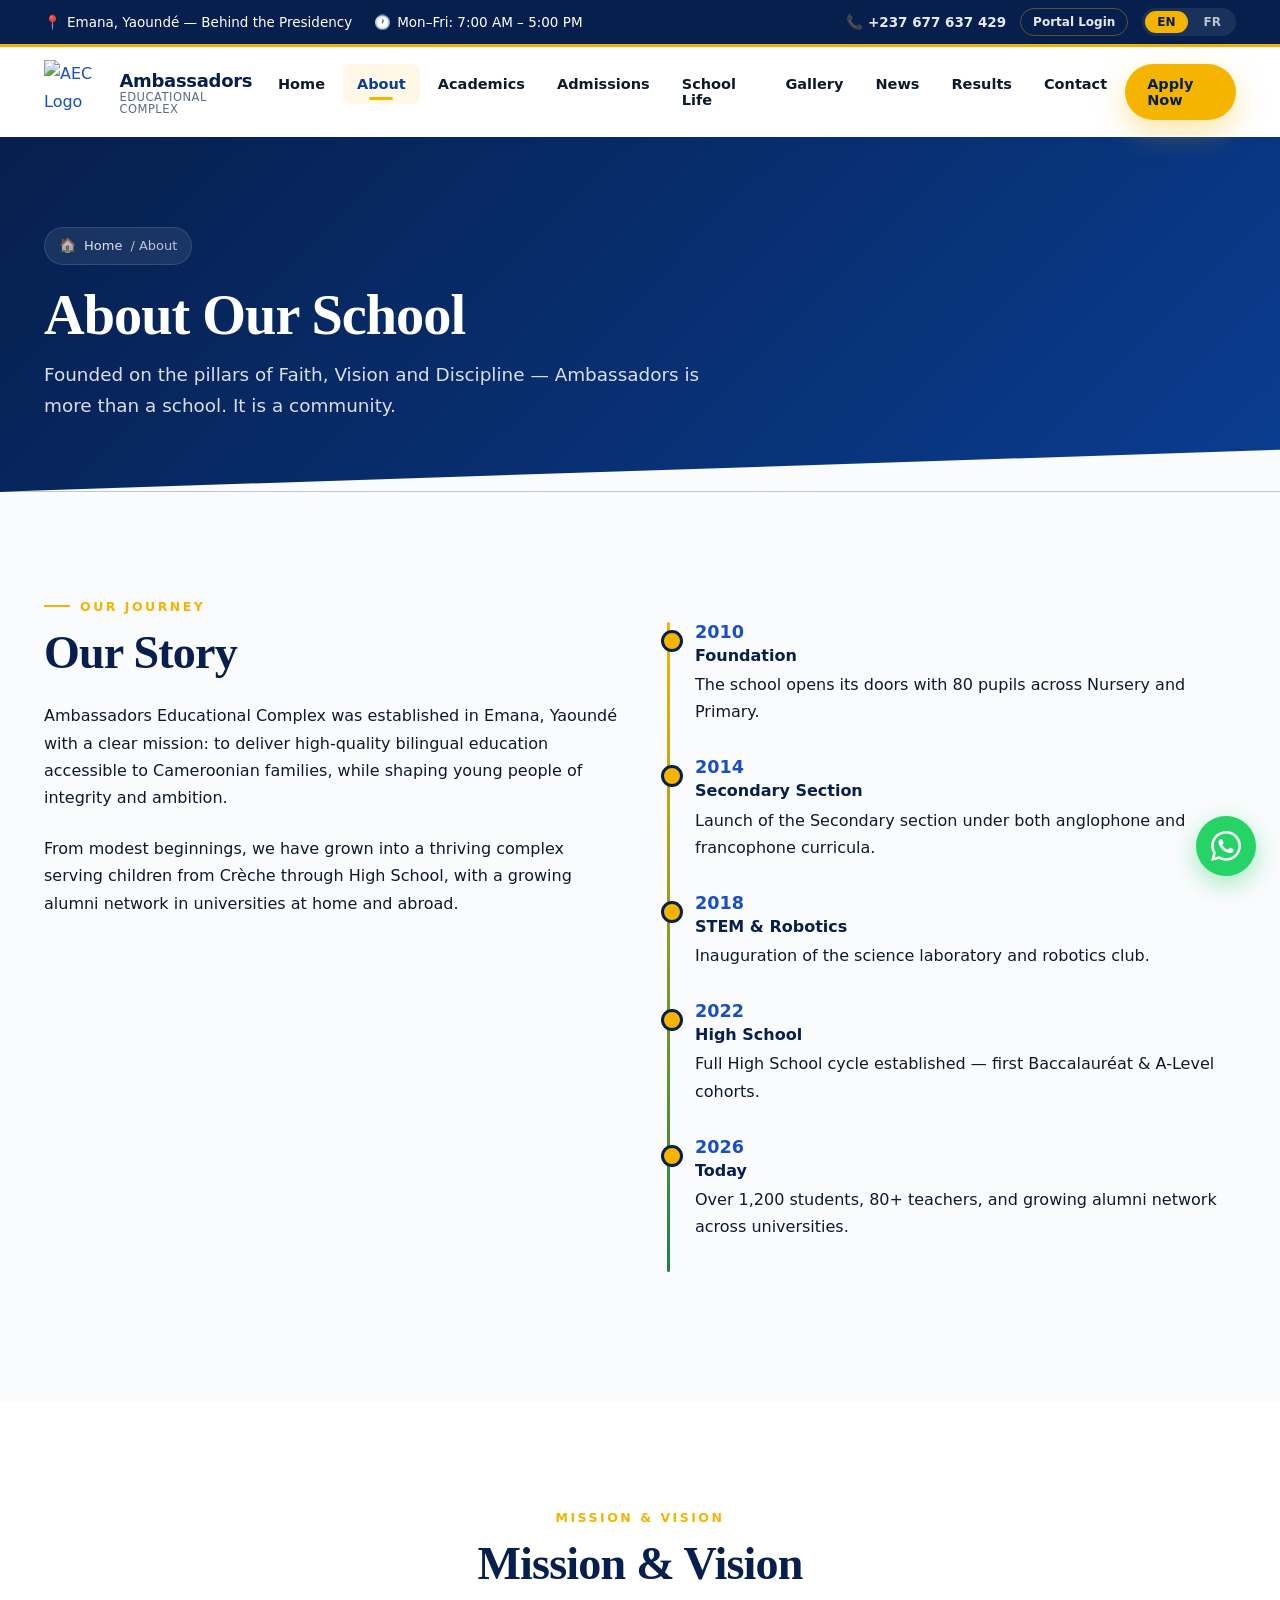
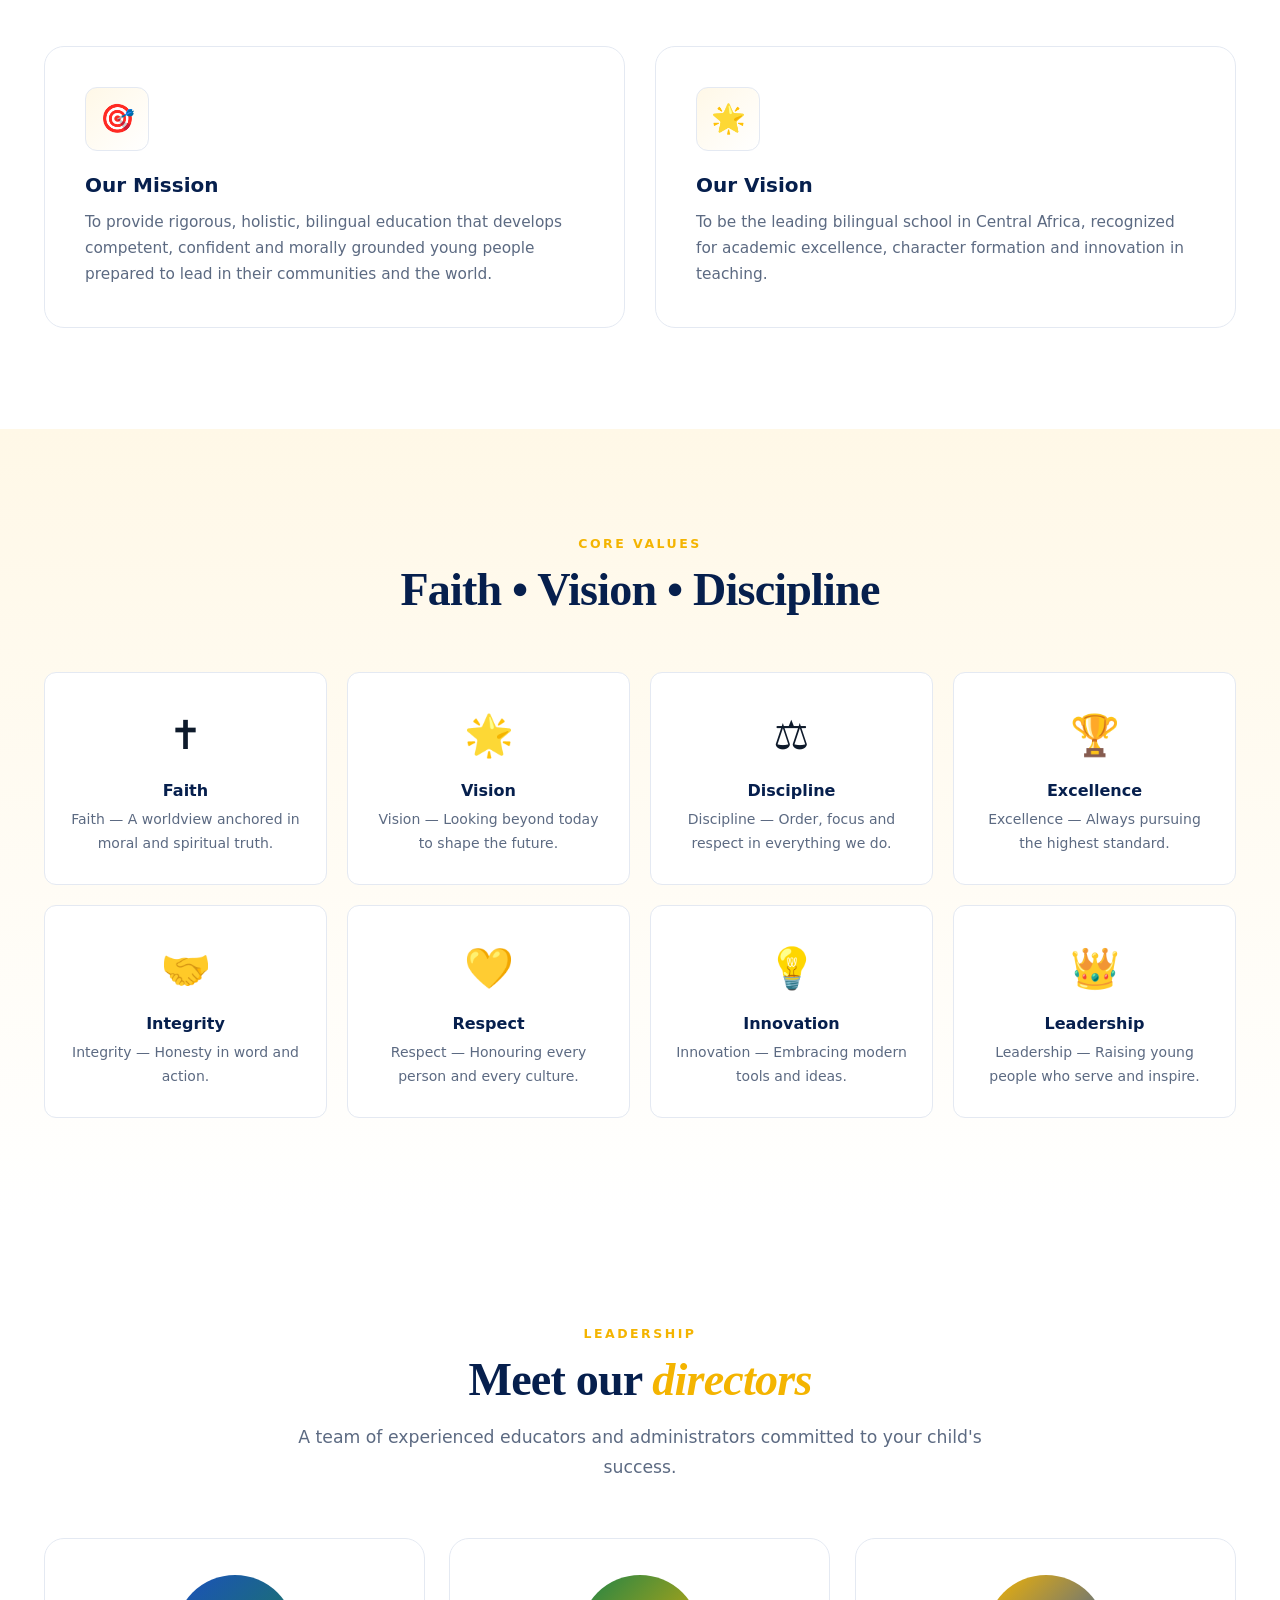
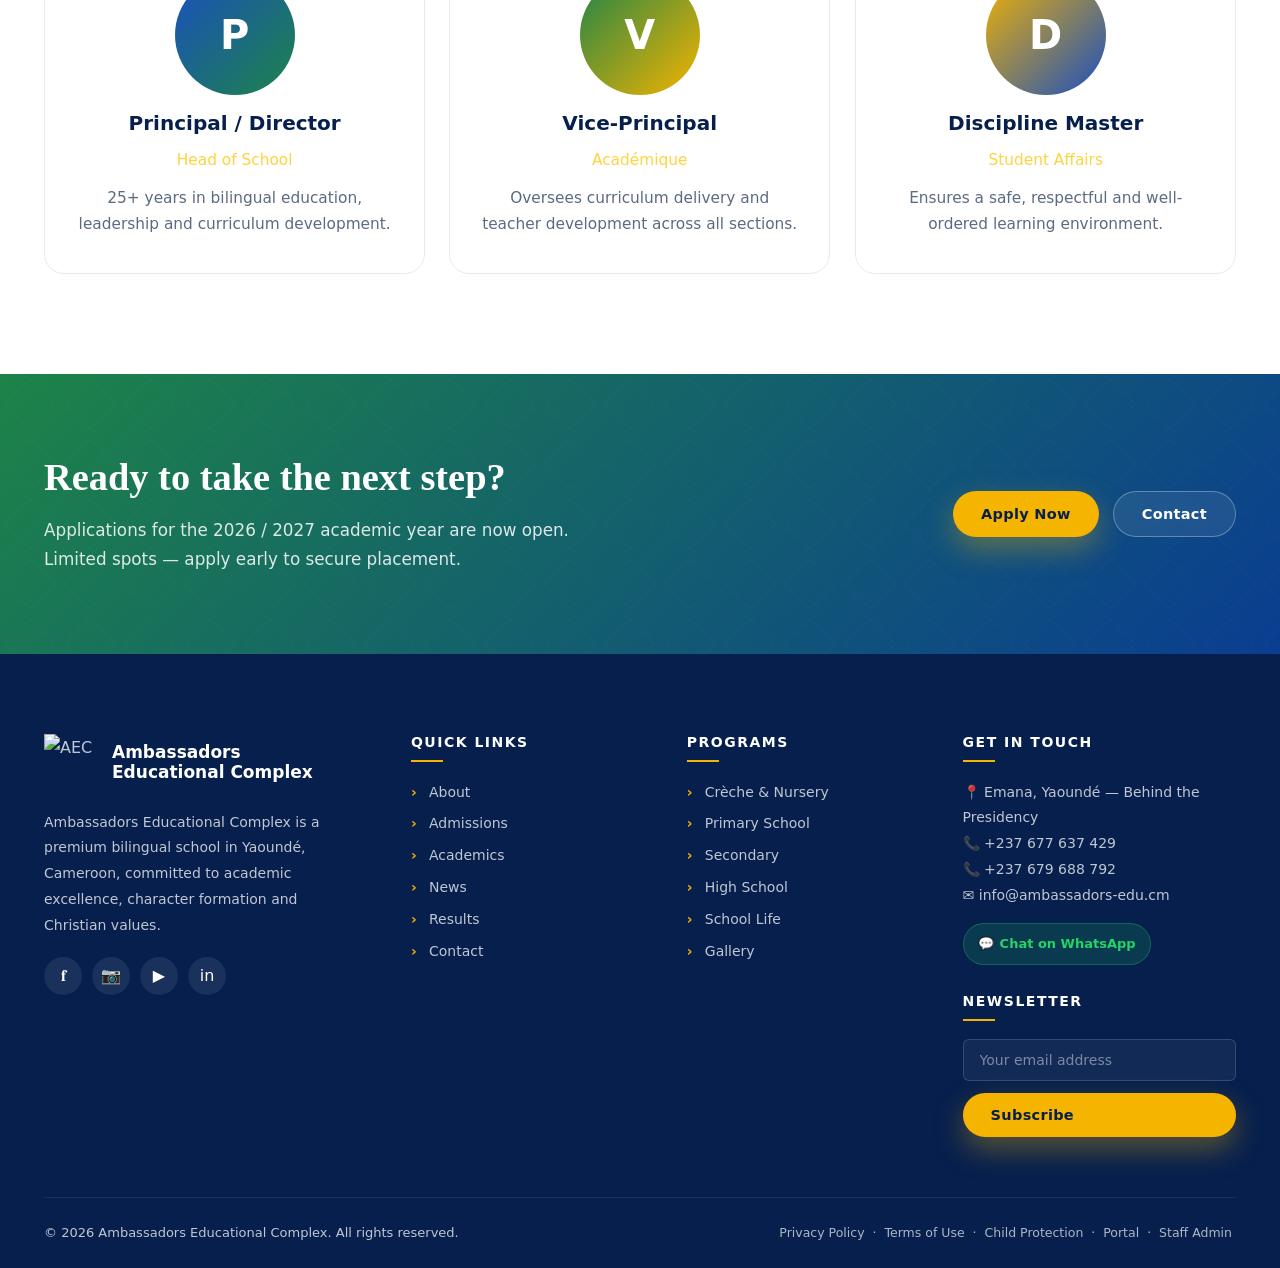
==== commit f2d193e6: "Add files via upload" ====
--- a/about.html
+++ b/about.html
@@ -589,6 +589,442 @@
   .brand img { width: 52px; height: 52px; }
   .copy { flex-direction: column; text-align: center; }
 }
+
+/* ============================================
+   UX/UI ENHANCEMENTS - Additional polish
+   ============================================ */
+
+/* Active nav state */
+.nav > ul > li > a.active {
+  background: var(--color-cream);
+  color: var(--color-royal-dark);
+  position: relative;
+}
+.nav > ul > li > a.active::after {
+  content: '';
+  position: absolute;
+  bottom: 4px;
+  left: 50%;
+  transform: translateX(-50%);
+  width: 24px;
+  height: 3px;
+  background: var(--color-gold);
+  border-radius: 2px;
+}
+.nav > ul > li > a.cta-pill.active::after { display: none; }
+
+/* Topbar polish */
+.topbar .top-portal {
+  display: inline-flex;
+  align-items: center;
+  gap: 4px;
+  padding: 3px 12px;
+  border: 1px solid rgba(244, 180, 0, 0.4);
+  border-radius: 100px;
+  font-weight: 600;
+  font-size: 12px;
+  transition: all 0.2s var(--ease);
+}
+.topbar .top-portal:hover {
+  background: var(--color-gold);
+  color: var(--color-royal-deep);
+  border-color: var(--color-gold);
+  opacity: 1;
+}
+.topbar .top-phone { font-weight: 600; }
+
+/* Skip link for accessibility */
+.skip-link {
+  position: absolute;
+  left: -9999px;
+  top: 0;
+  background: var(--color-gold);
+  color: var(--color-royal-deep);
+  padding: 12px 20px;
+  z-index: 9999;
+  font-weight: 700;
+  border-radius: 0 0 8px 0;
+}
+.skip-link:focus { left: 0; }
+
+/* Mobile drawer with backdrop */
+.nav-backdrop {
+  position: fixed;
+  inset: 0;
+  background: rgba(6, 31, 77, 0.6);
+  backdrop-filter: blur(4px);
+  z-index: 98;
+  opacity: 0;
+  visibility: hidden;
+  transition: all 0.3s var(--ease);
+}
+.nav-backdrop.show {
+  opacity: 1;
+  visibility: visible;
+}
+
+/* Hamburger animated to X */
+.menu-toggle.open span:nth-child(1) { transform: rotate(45deg) translate(6px, 6px); }
+.menu-toggle.open span:nth-child(2) { opacity: 0; }
+.menu-toggle.open span:nth-child(3) { transform: rotate(-45deg) translate(6px, -6px); }
+
+/* Toast notifications */
+.toast-container {
+  position: fixed;
+  top: 24px;
+  right: 24px;
+  z-index: 10000;
+  display: flex;
+  flex-direction: column;
+  gap: 12px;
+  pointer-events: none;
+}
+.toast {
+  background: #fff;
+  border-radius: 12px;
+  box-shadow: 0 12px 30px rgba(6, 31, 77, 0.18);
+  padding: 16px 22px 16px 18px;
+  min-width: 280px;
+  max-width: 380px;
+  display: flex;
+  gap: 12px;
+  align-items: flex-start;
+  border-left: 4px solid var(--color-royal);
+  pointer-events: auto;
+  transform: translateX(120%);
+  transition: transform 0.4s var(--ease);
+}
+.toast.show { transform: translateX(0); }
+.toast.success { border-left-color: var(--color-emerald); }
+.toast.warning { border-left-color: var(--color-gold); }
+.toast.error { border-left-color: var(--color-red); }
+.toast .toast-icon {
+  flex-shrink: 0;
+  width: 32px;
+  height: 32px;
+  border-radius: 50%;
+  display: flex;
+  align-items: center;
+  justify-content: center;
+  background: var(--color-cream);
+  font-size: 18px;
+}
+.toast.success .toast-icon { background: rgba(29, 131, 72, 0.12); }
+.toast.warning .toast-icon { background: rgba(244, 180, 0, 0.18); }
+.toast.error .toast-icon { background: rgba(192, 32, 43, 0.1); }
+.toast .toast-body { flex: 1; }
+.toast .toast-title {
+  font: 700 14px var(--font-heading);
+  color: var(--color-royal-deep);
+  margin-bottom: 2px;
+}
+.toast .toast-msg {
+  font-size: 13px;
+  color: var(--color-muted);
+  line-height: 1.5;
+}
+.toast .toast-close {
+  background: none;
+  border: 0;
+  color: var(--color-muted);
+  cursor: pointer;
+  font-size: 20px;
+  padding: 0;
+  line-height: 1;
+  margin-left: 6px;
+}
+
+/* Scroll-to-top button */
+.scroll-top {
+  position: fixed;
+  bottom: 24px;
+  left: 24px;
+  width: 48px;
+  height: 48px;
+  border-radius: 50%;
+  background: var(--color-royal-deep);
+  color: var(--color-gold);
+  border: 0;
+  cursor: pointer;
+  z-index: 99;
+  display: flex;
+  align-items: center;
+  justify-content: center;
+  font-size: 20px;
+  box-shadow: 0 8px 20px rgba(6, 31, 77, 0.3);
+  opacity: 0;
+  visibility: hidden;
+  transform: translateY(10px);
+  transition: all 0.3s var(--ease);
+}
+.scroll-top.show {
+  opacity: 1;
+  visibility: visible;
+  transform: translateY(0);
+}
+.scroll-top:hover {
+  background: var(--color-royal);
+  transform: translateY(-3px);
+}
+
+/* Button variants - additional */
+.btn-gold {
+  background: var(--color-gold);
+  color: var(--color-royal-deep);
+  box-shadow: var(--shadow-gold);
+}
+.btn-gold:hover {
+  background: var(--color-gold-soft);
+  color: var(--color-royal-deep);
+  transform: translateY(-3px);
+}
+.btn-outline-light {
+  background: transparent;
+  color: #fff;
+  border: 2px solid rgba(255, 255, 255, 0.4);
+}
+.btn-outline-light:hover {
+  background: #fff;
+  color: var(--color-royal-deep);
+  border-color: #fff;
+}
+
+/* Form validation states */
+.form-group input:invalid:not(:placeholder-shown):not(:focus),
+.form-group select:invalid:not(:focus),
+.form-group textarea:invalid:not(:placeholder-shown):not(:focus) {
+  border-color: var(--color-red);
+}
+.form-group input:valid:not(:placeholder-shown),
+.form-group textarea:valid:not(:placeholder-shown) {
+  border-color: var(--color-emerald);
+}
+.form-error {
+  display: block;
+  color: var(--color-red);
+  font-size: 12px;
+  margin-top: 4px;
+  font-weight: 500;
+}
+.form-success-msg {
+  background: rgba(29, 131, 72, 0.1);
+  border-left: 4px solid var(--color-emerald);
+  padding: 14px 18px;
+  border-radius: 8px;
+  color: var(--color-royal-deep);
+  font-size: 14px;
+  margin-top: 16px;
+}
+
+/* Loading spinner */
+.spinner {
+  display: inline-block;
+  width: 16px;
+  height: 16px;
+  border: 2px solid rgba(255, 255, 255, 0.3);
+  border-top-color: currentColor;
+  border-radius: 50%;
+  animation: spin 0.7s linear infinite;
+  vertical-align: -3px;
+  margin-right: 8px;
+}
+@keyframes spin { to { transform: rotate(360deg); } }
+
+/* Footer enhancements */
+.footer .foot-col h4 {
+  position: relative;
+  padding-bottom: 12px;
+  margin-bottom: 18px;
+}
+.footer .foot-col h4::after {
+  content: '';
+  position: absolute;
+  bottom: 0;
+  left: 0;
+  width: 32px;
+  height: 2px;
+  background: var(--color-gold);
+}
+.footer ul li {
+  position: relative;
+  padding-left: 18px;
+  margin-bottom: 6px;
+}
+.footer ul li::before {
+  content: '›';
+  position: absolute;
+  left: 0;
+  color: var(--color-gold);
+  font-weight: 700;
+  transition: transform 0.2s var(--ease);
+}
+.footer ul li:hover::before {
+  transform: translateX(3px);
+}
+.footer .foot-wa {
+  display: inline-flex;
+  align-items: center;
+  gap: 6px;
+  background: rgba(37, 211, 102, 0.15);
+  color: #25D366 !important;
+  padding: 8px 14px;
+  border-radius: 100px;
+  font-weight: 600;
+  font-size: 13px;
+  border: 1px solid rgba(37, 211, 102, 0.3);
+  transition: all 0.2s var(--ease);
+}
+.footer .foot-wa:hover {
+  background: #25D366;
+  color: #fff !important;
+  border-color: #25D366;
+}
+.foot-legal a {
+  margin: 0 4px;
+  font-size: 12.5px;
+}
+.foot-legal {
+  font-size: 12.5px;
+  opacity: 0.9;
+}
+
+/* Card hover effects more refined */
+.why-card, .level-card, .news-card, .test-card {
+  will-change: transform;
+}
+
+/* Smooth section anchors with header offset */
+[id] {
+  scroll-margin-top: 110px;
+}
+
+/* Better mobile nav drawer */
+@media (max-width: 1024px) {
+  .nav {
+    position: fixed !important;
+    top: 0;
+    right: -320px;
+    bottom: 0;
+    left: auto;
+    width: 300px;
+    max-width: 85vw;
+    height: 100vh;
+    background: #fff;
+    box-shadow: -8px 0 30px rgba(6, 31, 77, 0.15);
+    flex-direction: column;
+    align-items: stretch;
+    padding: 80px 20px 20px;
+    transition: right 0.35s var(--ease);
+    overflow-y: auto;
+    z-index: 99;
+    display: flex !important;
+  }
+  .nav.open { right: 0; }
+  .nav > ul {
+    flex-direction: column;
+    gap: 0;
+    width: 100%;
+  }
+  .nav > ul > li {
+    width: 100%;
+    border-bottom: 1px solid var(--color-line);
+  }
+  .nav > ul > li > a {
+    display: block;
+    padding: 14px 16px;
+    width: 100%;
+    border-radius: 0;
+  }
+  .nav > ul > li > a.cta-pill {
+    margin-top: 12px;
+    text-align: center;
+    border-radius: 100px !important;
+  }
+  .nav > ul > li > a.active::after { display: none; }
+  .nav > ul > li > a.active {
+    background: var(--color-cream);
+    color: var(--color-royal-dark);
+    border-left: 4px solid var(--color-gold);
+  }
+  .mega {
+    position: static;
+    transform: none;
+    min-width: auto;
+    opacity: 1;
+    visibility: visible;
+    box-shadow: none;
+    padding: 8px 0 8px 16px;
+    grid-template-columns: 1fr;
+    background: var(--color-bg);
+    border-top: 0;
+    border-radius: 0;
+    margin: 0 -16px -1px;
+  }
+  .mega a { padding: 8px 16px; }
+  .mega a small { display: none; }
+  .menu-toggle { display: block; z-index: 100; position: relative; }
+  /* fixed at bottom */
+  .scroll-top { left: auto; right: 24px; bottom: 96px; }
+}
+
+@media (max-width: 640px) {
+  .toast-container { left: 16px; right: 16px; top: 16px; }
+  .toast { min-width: auto; max-width: none; }
+  .topbar .top-actions { gap: 8px; }
+  .topbar .top-portal { padding: 2px 10px; font-size: 11px; }
+  .topbar .top-phone { font-size: 11px; }
+  .copy { flex-direction: column; gap: 8px; text-align: center; }
+  .foot-legal { display: block; line-height: 1.8; }
+}
+
+/* Print friendliness */
+@media print {
+  .topbar, .header, .footer, .whatsapp-float, .scroll-top, .toast-container { display: none !important; }
+}
+
+/* Focus states for keyboard navigation */
+a:focus-visible, button:focus-visible,
+input:focus-visible, select:focus-visible, textarea:focus-visible {
+  outline: 3px solid rgba(244, 180, 0, 0.5);
+  outline-offset: 2px;
+}
+
+/* Improve hero buttons spacing */
+.hero-actions .btn { min-width: 180px; justify-content: center; }
+
+/* Progress bar at top during page load */
+.page-progress {
+  position: fixed;
+  top: 0;
+  left: 0;
+  height: 3px;
+  background: linear-gradient(90deg, var(--color-gold), var(--color-emerald));
+  width: 0%;
+  z-index: 10001;
+  transition: width 0.3s var(--ease);
+}
+
+/* Section dividers */
+.section + .section { border-top: 1px solid transparent; }
+
+/* Improved breadcrumbs */
+.breadcrumbs {
+  display: inline-flex;
+  align-items: center;
+  gap: 8px;
+  font-size: 13px;
+  background: rgba(255, 255, 255, 0.08);
+  padding: 6px 14px;
+  border-radius: 100px;
+  margin-bottom: 18px;
+  border: 1px solid rgba(255, 255, 255, 0.12);
+}
+.breadcrumbs a { color: rgba(255, 255, 255, 0.85); }
+.breadcrumbs a:hover { color: var(--color-gold); }
+.breadcrumbs::before { content: '🏠'; font-size: 14px; }
+
+/* Section variants */
+.section-alt { background: linear-gradient(180deg, #fff 0%, var(--color-bg) 100%); }
 
 </style>
 <style>
@@ -609,36 +1045,70 @@
 </head>
 <body>
 
-<!-- TOPBAR -->
-<div class="topbar"><div class="container">
-  <div class="top-info">
-    <span>📍 <span data-i18n="top.location">Emana, Yaoundé — Behind the Presidency</span></span>
-    <span>🕐 <span data-i18n="top.hours">Mon–Fri: 7:00 AM – 5:00 PM</span></span>
+<!-- ========== TOP BAR ========== -->
+<div class="topbar">
+  <div class="container">
+    <div class="top-info">
+      <span>📍 <span data-i18n="top.location">Emana, Yaoundé — Behind the Presidency</span></span>
+      <span>🕐 <span data-i18n="top.hours">Mon–Fri: 7:00 AM – 5:00 PM</span></span>
+    </div>
+    <div class="top-actions">
+      <a href="#" data-wa-num="237677637429" class="top-phone">📞 +237 677 637 429</a>
+      <a href="../pages/portal.html" class="top-portal" data-i18n="topbar.portal">Portal Login</a>
+      <div class="lang-switch" role="group" aria-label="Language switch">
+        <button data-lang="en" aria-label="English">EN</button>
+        <button data-lang="fr" aria-label="Français">FR</button>
+      </div>
+    </div>
   </div>
-  <div class="top-actions">
-    <a href="#" data-wa-num="237677637429">+237 677 637 429</a>
-    <div class="lang-switch"><button data-lang="en">EN</button><button data-lang="fr">FR</button></div>
+</div>
+</div></div>
+
+<!-- ========== HEADER ========== -->
+<header class="header">
+  <div class="container">
+    <a href="../index.html" class="brand" aria-label="Ambassadors Educational Complex - Home">
+      <img src="../assets/logo.svg" alt="AEC Logo">
+      <div class="brand-text">
+        <span class="brand-name">Ambassadors</span>
+        <span class="brand-tag">Educational Complex</span>
+      </div>
+    </a>
+    <button class="menu-toggle" aria-label="Toggle navigation" aria-expanded="false">
+      <span></span><span></span><span></span>
+    </button>
+    <nav class="nav" id="primaryNav" aria-label="Primary navigation">
+      <ul>
+        <li><a href="../index.html" data-i18n="nav.home">Home</a></li>
+        <li class="has-mega">
+          <a href="../pages/about.html" class="active" data-i18n="nav.about">About</a>
+          <div class="mega">
+            <a href="../pages/about.html#history"><strong data-i18n="nav.about.history">Our History</strong><small data-i18n="nav.about.history.d">Founding story &amp; milestones</small></a>
+            <a href="../pages/about.html#mission"><strong data-i18n="nav.about.mission">Mission &amp; Vision</strong><small data-i18n="nav.about.mission.d">Where we are headed</small></a>
+            <a href="../pages/about.html#values"><strong data-i18n="nav.about.values">Core Values</strong><small data-i18n="nav.about.values.d">Faith • Vision • Discipline</small></a>
+            <a href="../pages/about.html#leadership"><strong data-i18n="nav.about.leadership">Leadership Team</strong><small data-i18n="nav.about.leadership.d">Meet our directors</small></a>
+          </div>
+        </li>
+        <li class="has-mega">
+          <a href="../pages/academics.html" data-i18n="nav.academics">Academics</a>
+          <div class="mega">
+            <a href="../pages/academics.html#creche"><strong data-i18n="nav.academics.creche">Crèche &amp; Nursery</strong><small data-i18n="nav.academics.creche.d">Ages 1 – 5 years</small></a>
+            <a href="../pages/academics.html#primary"><strong data-i18n="nav.academics.primary">Primary School</strong><small data-i18n="nav.academics.primary.d">Class 1 to Class 6</small></a>
+            <a href="../pages/academics.html#secondary"><strong data-i18n="nav.academics.secondary">Secondary</strong><small data-i18n="nav.academics.secondary.d">Form 1 – Form 5 / 6e – 3e</small></a>
+            <a href="../pages/academics.html#high"><strong data-i18n="nav.academics.high">High School</strong><small data-i18n="nav.academics.high.d">GCE A-Level / Baccalauréat</small></a>
+          </div>
+        </li>
+        <li><a href="../pages/admissions.html" data-i18n="nav.admissions">Admissions</a></li>
+        <li><a href="../pages/school-life.html" data-i18n="nav.school_life">School Life</a></li>
+        <li><a href="../pages/gallery.html" data-i18n="nav.gallery">Gallery</a></li>
+        <li><a href="../pages/news.html" data-i18n="nav.news">News</a></li>
+        <li><a href="../pages/results.html" data-i18n="nav.results">Results</a></li>
+        <li><a href="../pages/contact.html" data-i18n="nav.contact">Contact</a></li>
+        <li><a href="../pages/admissions.html#apply" class="cta-pill" data-i18n="nav.apply">Apply Now</a></li>
+      </ul>
+    </nav>
   </div>
-</div></div>
-
-<!-- HEADER -->
-<header class="header"><div class="container">
-  <a href="../index.html" class="brand">
-    <img src="../assets/logo.svg" alt="AEC Logo">
-    <div class="brand-text"><span class="brand-name">Ambassadors</span><span class="brand-tag">Educational Complex</span></div>
-  </a>
-  <button class="menu-toggle"><span></span><span></span><span></span></button>
-  <nav class="nav"><ul>
-    <li><a href="../index.html" data-i18n="nav.home">Home</a></li>
-    <li><a href="about.html" data-i18n="nav.about">About</a></li>
-    <li><a href="academics.html" data-i18n="nav.academics">Academics</a></li>
-    <li><a href="admissions.html" data-i18n="nav.admissions">Admissions</a></li>
-    <li><a href="school-life.html" data-i18n="nav.school_life">School Life</a></li>
-    <li><a href="gallery.html" data-i18n="nav.gallery">Gallery</a></li>
-    <li><a href="contact.html" data-i18n="nav.contact">Contact</a></li>
-    <li><a href="admissions.html#apply" class="cta-pill" data-i18n="nav.apply">Apply Now</a></li>
-  </ul></nav>
-</div></header>
+</header>
 
 <!-- PAGE HERO -->
 <section class="page-hero">
@@ -755,33 +1225,71 @@
   </div>
 </section>
 
-<!-- FOOTER -->
-<footer class="footer"><div class="container">
-  <div class="footer-grid">
-    <div>
-      <div class="brand-foot"><img src="../assets/logo.svg" alt="AEC"><strong>Ambassadors<br>Educational Complex</strong></div>
-      <p data-i18n="foot.about">Premium bilingual school in Yaoundé, Cameroon.</p>
+<!-- ========== FOOTER ========== -->
+<footer class="footer">
+  <div class="container">
+    <div class="footer-grid">
+      <div class="foot-col">
+        <div class="brand-foot">
+          <img src="../assets/logo.svg" alt="AEC">
+          <strong>Ambassadors<br>Educational Complex</strong>
+        </div>
+        <p data-i18n="foot.about">Ambassadors Educational Complex is a premium bilingual school in Yaoundé, Cameroon, committed to academic excellence, character formation and Christian values.</p>
+        <div class="socials">
+          <a href="https://facebook.com/" target="_blank" rel="noopener" aria-label="Facebook">𝐟</a>
+          <a href="https://instagram.com/" target="_blank" rel="noopener" aria-label="Instagram">📷</a>
+          <a href="https://youtube.com/" target="_blank" rel="noopener" aria-label="YouTube">▶</a>
+          <a href="https://linkedin.com/" target="_blank" rel="noopener" aria-label="LinkedIn">in</a>
+        </div>
+      </div>
+      <div class="foot-col">
+        <h4 data-i18n="foot.quick">Quick Links</h4>
+        <ul>
+          <li><a href="../pages/about.html" data-i18n="nav.about">About</a></li>
+          <li><a href="../pages/admissions.html" data-i18n="nav.admissions">Admissions</a></li>
+          <li><a href="../pages/academics.html" data-i18n="nav.academics">Academics</a></li>
+          <li><a href="../pages/news.html" data-i18n="nav.news">News &amp; Events</a></li>
+          <li><a href="../pages/results.html" data-i18n="nav.results">Results</a></li>
+          <li><a href="../pages/contact.html" data-i18n="nav.contact">Contact</a></li>
+        </ul>
+      </div>
+      <div class="foot-col">
+        <h4 data-i18n="foot.programs">Programs</h4>
+        <ul>
+          <li><a href="../pages/academics.html#creche" data-i18n="nav.academics.creche">Crèche &amp; Nursery</a></li>
+          <li><a href="../pages/academics.html#primary" data-i18n="nav.academics.primary">Primary School</a></li>
+          <li><a href="../pages/academics.html#secondary" data-i18n="nav.academics.secondary">Secondary</a></li>
+          <li><a href="../pages/academics.html#high" data-i18n="nav.academics.high">High School</a></li>
+          <li><a href="../pages/school-life.html" data-i18n="nav.school_life">School Life</a></li>
+          <li><a href="../pages/gallery.html" data-i18n="nav.gallery">Gallery</a></li>
+        </ul>
+      </div>
+      <div class="foot-col">
+        <h4 data-i18n="foot.contact">Get in Touch</h4>
+        <p>📍 <span data-i18n="top.location">Emana, Yaoundé — Behind the Presidency</span></p>
+        <p>📞 <a href="tel:+237677637429">+237 677 637 429</a></p>
+        <p>📞 <a href="tel:+237679688792">+237 679 688 792</a></p>
+        <p>✉ <a href="mailto:info@ambassadors-edu.cm">info@ambassadors-edu.cm</a></p>
+        <p style="margin-top:14px;"><a href="#" data-wa-num="237677637429" class="foot-wa">💬 <span data-i18n="foot.wa">Chat on WhatsApp</span></a></p>
+        <h4 style="margin-top:28px;" data-i18n="foot.newsletter">Newsletter</h4>
+        <form class="newsletter" data-newsletter>
+          <input type="email" required placeholder="Your email" data-i18n-ph="foot.email_ph" aria-label="Email">
+          <button type="submit" class="btn btn-primary" data-i18n="foot.subscribe">Subscribe</button>
+        </form>
+      </div>
     </div>
-    <div><h4 data-i18n="foot.quick">Quick Links</h4><ul>
-      <li><a href="about.html" data-i18n="nav.about">About</a></li>
-      <li><a href="admissions.html" data-i18n="nav.admissions">Admissions</a></li>
-      <li><a href="academics.html" data-i18n="nav.academics">Academics</a></li>
-      <li><a href="contact.html" data-i18n="nav.contact">Contact</a></li>
-    </ul></div>
-    <div><h4 data-i18n="foot.programs">Programs</h4><ul>
-      <li><a href="academics.html#creche" data-i18n="lvl1.t">Crèche</a></li>
-      <li><a href="academics.html#primary" data-i18n="lvl3.t">Primary</a></li>
-      <li><a href="academics.html#secondary" data-i18n="lvl4.t">Secondary</a></li>
-      <li><a href="academics.html#high" data-i18n="lvl5.t">High School</a></li>
-    </ul></div>
-    <div><h4 data-i18n="foot.contact">Get in Touch</h4>
-      <p>📍 Emana, Yaoundé</p>
-      <p>📞 <a href="tel:+237677637429">+237 677 637 429</a></p>
-      <p>✉ <a href="mailto:info@ambassadors-edu.cm">info@ambassadors-edu.cm</a></p>
+    <div class="copy">
+      <span data-i18n="foot.copy">© 2026 Ambassadors Educational Complex. All rights reserved.</span>
+      <span class="foot-legal">
+        <a href="../pages/privacy.html" data-i18n="foot.privacy">Privacy Policy</a> ·
+        <a href="../pages/terms.html" data-i18n="foot.terms">Terms of Use</a> ·
+        <a href="../pages/child-protection.html" data-i18n="foot.child">Child Protection</a> ·
+        <a href="../pages/portal.html" data-i18n="nav.portal">Portal</a> ·
+        <a href="../admin/index.html" data-i18n="nav.admin">Staff Admin</a>
+      </span>
     </div>
   </div>
-  <div class="copy"><span data-i18n="foot.copy">© 2026 AEC. All rights reserved.</span></div>
-</div></footer>
+</footer>
 
 <script data-inlined="translations">
 /* ============================================
@@ -825,6 +1333,10 @@
     "nav.news": "News",
     "nav.contact": "Contact",
     "nav.apply": "Apply Now",
+    "nav.portal": "Portal",
+    "nav.admin": "Staff Admin",
+    "topbar.portal": "Portal Login",
+    "topbar.apply": "Apply Online",
 
     // Hero
     "hero.badge": "Now enrolling for 2026 / 2027 Academic Year",
@@ -1050,6 +1562,10 @@
     "nav.news": "Actualités",
     "nav.contact": "Contact",
     "nav.apply": "Inscrivez-vous",
+    "nav.portal": "Espace",
+    "nav.admin": "Administration",
+    "topbar.portal": "Espace Connexion",
+    "topbar.apply": "S'inscrire en ligne",
 
     // Hero
     "hero.badge": "Inscriptions ouvertes pour l'année scolaire 2026 / 2027",
@@ -1246,77 +1762,110 @@
 <script data-inlined="app">
 /* ============================================
    AEC Website - Core Application
+   Comprehensive interactive features
    ============================================ */
 
-// ===== EDITABLE CONFIG (change here anytime) =====
+// ===== EDITABLE CONFIG =====
 window.AEC_CONFIG = {
   schoolName: "Ambassadors Educational Complex",
   shortName: "AEC",
   tagline: "Faith • Vision • Discipline",
-
-  // Phone numbers — change anytime, the WhatsApp & call links update automatically
   phones: [
     { display: "+237 677 637 429", whatsapp: "237677637429" },
     { display: "+237 679 688 792", whatsapp: "237679688792" }
   ],
-
-  // Email
   emails: ["info@ambassadors-edu.cm", "admissions@ambassadors-edu.cm"],
-
-  // Address
   address: {
     full: "Emana, Yaoundé — Behind the Presidency, after Government Bilingual High School",
-    short: "Emana, Yaoundé, Cameroon",
-    mapEmbed: "https://www.google.com/maps/embed?pb=!1m18!1m12!1m3!1d3979.567!2d11.520!3d3.911!2m3!1f0!2f0!3f0!3m2!1i1024!2i768!4f13.1!3m3!1m2!1s0x0%3A0x0!2zM8KwNTQnMzkuNiJOIDExwrAzMScxMi4wIkU!5e0!3m2!1sen!2scm!4v1700000000000"
+    short: "Emana, Yaoundé, Cameroon"
   },
-
-  // Social links
   socials: {
     facebook: "https://facebook.com/",
     instagram: "https://instagram.com/",
     youtube: "https://youtube.com/",
     linkedin: "https://linkedin.com/"
   },
-
-  // Default WhatsApp greeting
   waGreeting: {
     en: "Hello, I would like more information about Ambassadors Educational Complex.",
     fr: "Bonjour, je souhaite avoir plus d'informations sur Ambassadors Educational Complex."
   }
 };
 
+// ============ TOAST NOTIFICATIONS ============
+const Toast = {
+  container: null,
+  ensure() {
+    if (!this.container) {
+      this.container = document.createElement('div');
+      this.container.className = 'toast-container';
+      this.container.setAttribute('aria-live', 'polite');
+      document.body.appendChild(this.container);
+    }
+  },
+  show(opts) {
+    this.ensure();
+    const { title = '', message = '', type = 'info', duration = 4000 } = opts;
+    const icons = { success: '✓', warning: '⚠', error: '✕', info: 'ℹ' };
+    const t = document.createElement('div');
+    t.className = `toast ${type}`;
+    t.innerHTML = `
+      <div class="toast-icon">${icons[type] || icons.info}</div>
+      <div class="toast-body">
+        ${title ? `<div class="toast-title">${title}</div>` : ''}
+        <div class="toast-msg">${message}</div>
+      </div>
+      <button class="toast-close" aria-label="Close">×</button>
+    `;
+    this.container.appendChild(t);
+    requestAnimationFrame(() => t.classList.add('show'));
+    const close = () => {
+      t.classList.remove('show');
+      setTimeout(() => t.remove(), 400);
+    };
+    t.querySelector('.toast-close').addEventListener('click', close);
+    if (duration) setTimeout(close, duration);
+  },
+  success(message, title) { this.show({ title, message, type: 'success' }); },
+  error(message, title)   { this.show({ title, message, type: 'error' }); },
+  warning(message, title) { this.show({ title, message, type: 'warning' }); },
+  info(message, title)    { this.show({ title, message, type: 'info' }); }
+};
+window.Toast = Toast;
+
 // ============ i18n ENGINE ============
 const I18n = {
   current: localStorage.getItem('aec_lang') || 'en',
 
   apply() {
-    const lang = TRANSLATIONS[this.current] ? this.current : 'en';
+    const lang = (typeof TRANSLATIONS !== 'undefined' && TRANSLATIONS[this.current]) ? this.current : 'en';
     document.documentElement.lang = lang;
 
-    document.querySelectorAll('[data-i18n]').forEach(el => {
-      const key = el.getAttribute('data-i18n');
-      if (TRANSLATIONS[lang][key]) el.innerHTML = TRANSLATIONS[lang][key];
-    });
-
-    document.querySelectorAll('[data-i18n-ph]').forEach(el => {
-      const key = el.getAttribute('data-i18n-ph');
-      if (TRANSLATIONS[lang][key]) el.placeholder = TRANSLATIONS[lang][key];
-    });
-
-    // Update active button state
+    if (typeof TRANSLATIONS !== 'undefined') {
+      document.querySelectorAll('[data-i18n]').forEach(el => {
+        const key = el.getAttribute('data-i18n');
+        if (TRANSLATIONS[lang] && TRANSLATIONS[lang][key]) el.innerHTML = TRANSLATIONS[lang][key];
+      });
+      document.querySelectorAll('[data-i18n-ph]').forEach(el => {
+        const key = el.getAttribute('data-i18n-ph');
+        if (TRANSLATIONS[lang] && TRANSLATIONS[lang][key]) el.placeholder = TRANSLATIONS[lang][key];
+      });
+    }
+
     document.querySelectorAll('.lang-switch button').forEach(b => {
       b.classList.toggle('active', b.dataset.lang === lang);
     });
 
-    // Update WA links to use proper greeting
     this.refreshWALinks();
   },
 
   set(lang) {
-    if (!TRANSLATIONS[lang]) return;
+    if (typeof TRANSLATIONS !== 'undefined' && !TRANSLATIONS[lang]) return;
     this.current = lang;
     localStorage.setItem('aec_lang', lang);
     this.apply();
+    if (window.Toast) {
+      Toast.info(lang === 'fr' ? 'Langue : Français' : 'Language: English');
+    }
   },
 
   refreshWALinks() {
@@ -1324,11 +1873,14 @@
     document.querySelectorAll('a[data-wa-num]').forEach(link => {
       const num = link.dataset.waNum;
       link.href = `https://wa.me/${num}?text=${greeting}`;
+      link.target = '_blank';
+      link.rel = 'noopener';
     });
   }
 };
-
-// ============ HEADER SCROLL ============
+window.I18n = I18n;
+
+// ============ HEADER SCROLL EFFECT ============
 function initHeaderScroll() {
   const header = document.querySelector('.header');
   if (!header) return;
@@ -1342,7 +1894,44 @@
   const btn = document.querySelector('.menu-toggle');
   const nav = document.querySelector('.nav');
   if (!btn || !nav) return;
-  btn.addEventListener('click', () => nav.classList.toggle('open'));
+
+  let backdrop = document.querySelector('.nav-backdrop');
+  if (!backdrop) {
+    backdrop = document.createElement('div');
+    backdrop.className = 'nav-backdrop';
+    document.body.appendChild(backdrop);
+  }
+
+  const open = () => {
+    nav.classList.add('open');
+    btn.classList.add('open');
+    backdrop.classList.add('show');
+    btn.setAttribute('aria-expanded', 'true');
+    document.body.style.overflow = 'hidden';
+  };
+  const close = () => {
+    nav.classList.remove('open');
+    btn.classList.remove('open');
+    backdrop.classList.remove('show');
+    btn.setAttribute('aria-expanded', 'false');
+    document.body.style.overflow = '';
+  };
+
+  btn.addEventListener('click', () => {
+    nav.classList.contains('open') ? close() : open();
+  });
+  backdrop.addEventListener('click', close);
+  nav.querySelectorAll('a').forEach(a => {
+    a.addEventListener('click', () => {
+      if (window.innerWidth <= 1024) close();
+    });
+  });
+  document.addEventListener('keydown', e => {
+    if (e.key === 'Escape' && nav.classList.contains('open')) close();
+  });
+  window.addEventListener('resize', () => {
+    if (window.innerWidth > 1024) close();
+  });
 }
 
 // ============ REVEAL ON SCROLL ============
@@ -1359,22 +1948,173 @@
   document.querySelectorAll('.reveal').forEach(el => io.observe(el));
 }
 
-// ============ FORM HANDLERS (demo) ============
+// ============ SCROLL TO TOP ============
+function initScrollTop() {
+  let btn = document.querySelector('.scroll-top');
+  if (!btn) {
+    btn = document.createElement('button');
+    btn.className = 'scroll-top';
+    btn.setAttribute('aria-label', 'Scroll to top');
+    btn.innerHTML = '↑';
+    document.body.appendChild(btn);
+  }
+  const onScroll = () => btn.classList.toggle('show', window.scrollY > 400);
+  window.addEventListener('scroll', onScroll, { passive: true });
+  btn.addEventListener('click', () => window.scrollTo({ top: 0, behavior: 'smooth' }));
+  onScroll();
+}
+
+// ============ SMOOTH SCROLL ============
+function initSmoothScroll() {
+  document.querySelectorAll('a[href^="#"]').forEach(a => {
+    a.addEventListener('click', e => {
+      const href = a.getAttribute('href');
+      if (href === '#' || href.length < 2) return;
+      const target = document.querySelector(href);
+      if (!target) return;
+      e.preventDefault();
+      const y = target.getBoundingClientRect().top + window.scrollY - 100;
+      window.scrollTo({ top: y, behavior: 'smooth' });
+      history.pushState(null, '', href);
+    });
+  });
+}
+
+// ============ FORMS ============
 function initForms() {
+  // Generic demo forms
   document.querySelectorAll('form[data-demo-form]').forEach(form => {
     form.addEventListener('submit', e => {
       e.preventDefault();
-      const lang = I18n.current;
-      const msg = lang === 'fr'
-        ? 'Merci ! Votre demande a été envoyée. Nous vous contacterons sous 48 heures.'
-        : 'Thank you! Your request has been received. We will be in touch within 48 hours.';
-      alert(msg);
+      handleDemoSubmit(form);
+    });
+  });
+
+  // Contact form
+  const contactForm = document.getElementById('contactForm');
+  if (contactForm) {
+    contactForm.addEventListener('submit', e => {
+      e.preventDefault();
+      if (contactForm.website && contactForm.website.value) return; // honeypot
+      const submitBtn = contactForm.querySelector('button[type="submit"]');
+      const status = document.getElementById('formStatus');
+      if (submitBtn) {
+        submitBtn.disabled = true;
+        submitBtn.innerHTML = '<span class="spinner"></span> ' + (I18n.current === 'fr' ? 'Envoi…' : 'Sending…');
+      }
+      setTimeout(() => {
+        try {
+          const subs = JSON.parse(localStorage.getItem('aec_contact_submissions') || '[]');
+          subs.push({ when: new Date().toISOString(), data: Object.fromEntries(new FormData(contactForm)) });
+          localStorage.setItem('aec_contact_submissions', JSON.stringify(subs));
+        } catch (e) {}
+        if (status) {
+          status.style.color = '#86EFAC';
+          status.textContent = '✓ ' + (I18n.current === 'fr'
+            ? 'Merci ! Votre message a été reçu. Nous vous répondrons sous un jour ouvrable.'
+            : 'Thank you! Your message has been received. We will respond within one working day.');
+        }
+        Toast.success(
+          I18n.current === 'fr' ? 'Nous vous répondrons sous un jour ouvrable.' : 'We will respond within one working day.',
+          I18n.current === 'fr' ? 'Message envoyé !' : 'Message sent!'
+        );
+        contactForm.reset();
+        if (submitBtn) {
+          submitBtn.disabled = false;
+          submitBtn.innerHTML = I18n.current === 'fr' ? 'Envoyer le message' : 'Send Message';
+        }
+      }, 900);
+    });
+  }
+
+  // Admission application form
+  const admissionForm = document.getElementById('admissionForm');
+  if (admissionForm) {
+    admissionForm.addEventListener('submit', e => {
+      e.preventDefault();
+      handleDemoSubmit(admissionForm,
+        I18n.current === 'fr'
+          ? 'Demande d\'inscription envoyée ! Notre bureau vous contactera dans les 48 heures pour la suite.'
+          : 'Application submitted! Our office will contact you within 48 hours with next steps.'
+      );
+    });
+  }
+
+  // Newsletter forms
+  document.querySelectorAll('form[data-newsletter]').forEach(form => {
+    form.addEventListener('submit', e => {
+      e.preventDefault();
+      const input = form.querySelector('input[type="email"]');
+      if (!input || !input.value) return;
+      const email = input.value;
+      try {
+        const subs = JSON.parse(localStorage.getItem('aec_newsletter') || '[]');
+        if (!subs.includes(email)) subs.push(email);
+        localStorage.setItem('aec_newsletter', JSON.stringify(subs));
+      } catch (e) {}
+      Toast.success(
+        I18n.current === 'fr' ? `${email} a été ajouté à notre liste.` : `${email} added to our newsletter.`,
+        I18n.current === 'fr' ? 'Abonnement réussi !' : 'Subscribed!'
+      );
       form.reset();
     });
   });
-}
-
-// ============ BUILD WHATSAPP FLOAT BUTTON ============
+
+  // Login form (portal)
+  const loginForm = document.getElementById('loginForm');
+  if (loginForm) {
+    loginForm.addEventListener('submit', e => {
+      e.preventDefault();
+      const status = document.getElementById('loginStatus');
+      const submitBtn = loginForm.querySelector('button[type="submit"]');
+      if (submitBtn) {
+        submitBtn.disabled = true;
+        submitBtn.innerHTML = '<span class="spinner"></span> ' + (I18n.current === 'fr' ? 'Connexion…' : 'Signing in…');
+      }
+      setTimeout(() => {
+        if (status) {
+          status.style.color = '#0E5C30';
+          status.textContent = '✓ ' + (I18n.current === 'fr'
+            ? 'Démo : en production, ceci se connecte à votre backend sécurisé.'
+            : 'Demo: in production this connects to your secure backend.');
+        }
+        Toast.info(
+          I18n.current === 'fr' ? 'Mode démo : aucune authentification réelle.' : 'Demo mode: no real authentication occurs.',
+          I18n.current === 'fr' ? 'Démonstration' : 'Demo'
+        );
+        if (submitBtn) {
+          submitBtn.disabled = false;
+          submitBtn.innerHTML = I18n.current === 'fr' ? 'Se connecter' : 'Sign In Securely';
+        }
+      }, 800);
+    });
+  }
+}
+
+function handleDemoSubmit(form, customMsg) {
+  const submitBtn = form.querySelector('button[type="submit"]');
+  let orig;
+  if (submitBtn) {
+    submitBtn.disabled = true;
+    orig = submitBtn.innerHTML;
+    submitBtn.innerHTML = '<span class="spinner"></span> ' + (I18n.current === 'fr' ? 'Envoi…' : 'Submitting…');
+  }
+  setTimeout(() => {
+    Toast.success(
+      customMsg || (I18n.current === 'fr'
+        ? 'Votre demande a été reçue. Nous vous contacterons sous 48 heures.'
+        : 'Your request has been received. We will be in touch within 48 hours.'),
+      I18n.current === 'fr' ? 'Merci !' : 'Thank you!'
+    );
+    form.reset();
+    if (submitBtn) {
+      submitBtn.disabled = false;
+      submitBtn.innerHTML = orig;
+    }
+  }, 900);
+}
+
+// ============ FLOATING WHATSAPP ============
 function initWhatsAppFloat() {
   if (document.querySelector('.whatsapp-float')) return;
   const a = document.createElement('a');
@@ -1383,8 +2123,52 @@
   a.title = 'WhatsApp';
   a.target = '_blank';
   a.rel = 'noopener';
-  a.innerHTML = `<svg width="30" height="30" viewBox="0 0 24 24" fill="currentColor"><path d="M17.472 14.382c-.297-.149-1.758-.867-2.03-.967-.273-.099-.471-.148-.67.15-.197.297-.767.966-.94 1.164-.173.199-.347.223-.644.075-.297-.15-1.255-.463-2.39-1.475-.883-.788-1.48-1.761-1.653-2.059-.173-.297-.018-.458.13-.606.134-.133.298-.347.446-.52.149-.174.198-.298.298-.497.099-.198.05-.371-.025-.52-.075-.149-.669-1.612-.916-2.207-.242-.579-.487-.5-.669-.51l-.57-.01c-.198 0-.52.074-.792.372-.272.297-1.04 1.016-1.04 2.479 0 1.462 1.065 2.875 1.213 3.074.149.198 2.096 3.2 5.077 4.487.709.306 1.262.489 1.694.625.712.227 1.36.195 1.871.118.571-.085 1.758-.719 2.006-1.413.248-.694.248-1.289.173-1.413-.074-.124-.272-.198-.57-.347m-5.421 7.403h-.004a9.87 9.87 0 01-5.031-1.378l-.361-.214-3.741.982.998-3.648-.235-.374a9.86 9.86 0 01-1.51-5.26c.001-5.45 4.436-9.884 9.888-9.884 2.64 0 5.122 1.03 6.988 2.898a9.825 9.825 0 012.893 6.994c-.003 5.45-4.437 9.884-9.885 9.884m8.413-18.297A11.815 11.815 0 0012.05 0C5.495 0 .16 5.335.157 11.892c0 2.096.547 4.142 1.588 5.945L.057 24l6.305-1.654a11.882 11.882 0 005.683 1.448h.005c6.554 0 11.89-5.335 11.893-11.893a11.821 11.821 0 00-3.48-8.413Z"/></svg>`;
+  a.setAttribute('aria-label', 'Chat with us on WhatsApp');
+  a.innerHTML = `<svg width="30" height="30" viewBox="0 0 24 24" fill="currentColor" aria-hidden="true"><path d="M17.472 14.382c-.297-.149-1.758-.867-2.03-.967-.273-.099-.471-.148-.67.15-.197.297-.767.966-.94 1.164-.173.199-.347.223-.644.075-.297-.15-1.255-.463-2.39-1.475-.883-.788-1.48-1.761-1.653-2.059-.173-.297-.018-.458.13-.606.134-.133.298-.347.446-.52.149-.174.198-.298.298-.497.099-.198.05-.371-.025-.52-.075-.149-.669-1.612-.916-2.207-.242-.579-.487-.5-.669-.51l-.57-.01c-.198 0-.52.074-.792.372-.272.297-1.04 1.016-1.04 2.479 0 1.462 1.065 2.875 1.213 3.074.149.198 2.096 3.2 5.077 4.487.709.306 1.262.489 1.694.625.712.227 1.36.195 1.871.118.571-.085 1.758-.719 2.006-1.413.248-.694.248-1.289.173-1.413-.074-.124-.272-.198-.57-.347m-5.421 7.403h-.004a9.87 9.87 0 01-5.031-1.378l-.361-.214-3.741.982.998-3.648-.235-.374a9.86 9.86 0 01-1.51-5.26c.001-5.45 4.436-9.884 9.888-9.884 2.64 0 5.122 1.03 6.988 2.898a9.825 9.825 0 012.893 6.994c-.003 5.45-4.437 9.884-9.885 9.884m8.413-18.297A11.815 11.815 0 0012.05 0C5.495 0 .16 5.335.157 11.892c0 2.096.547 4.142 1.588 5.945L.057 24l6.305-1.654a11.882 11.882 0 005.683 1.448h.005c6.554 0 11.89-5.335 11.893-11.893a11.821 11.821 0 00-3.48-8.413Z"/></svg>`;
   document.body.appendChild(a);
+}
+
+// ============ EXTERNAL LINK SAFETY ============
+function initExternalLinks() {
+  const host = location.hostname;
+  document.querySelectorAll('a[href^="http"]').forEach(a => {
+    try {
+      const u = new URL(a.href);
+      if (u.hostname && u.hostname !== host) {
+        if (!a.target) a.target = '_blank';
+        if (!a.rel) a.rel = 'noopener noreferrer';
+      }
+    } catch (e) {}
+  });
+}
+
+// ============ PAGE PROGRESS BAR ============
+function initPageProgress() {
+  if (document.querySelector('.page-progress')) return;
+  const bar = document.createElement('div');
+  bar.className = 'page-progress';
+  document.body.appendChild(bar);
+  const update = () => {
+    const h = document.documentElement;
+    const max = h.scrollHeight - h.clientHeight;
+    const scrolled = max > 0 ? (h.scrollTop / max) * 100 : 0;
+    bar.style.width = scrolled + '%';
+  };
+  window.addEventListener('scroll', update, { passive: true });
+  update();
+}
+
+// ============ SET ACTIVE NAV BASED ON URL ============
+function initActiveNav() {
+  try {
+    const path = (location.pathname.split('/').pop() || 'index.html').toLowerCase();
+    document.querySelectorAll('.nav > ul > li > a').forEach(a => {
+      const href = (a.getAttribute('href') || '').split('/').pop().toLowerCase().split('#')[0];
+      if (href && href === path && !a.classList.contains('cta-pill')) {
+        a.classList.add('active');
+      }
+    });
+  } catch (e) {}
 }
 
 // ============ INIT ALL ============
@@ -1393,10 +2177,14 @@
   initHeaderScroll();
   initMobileMenu();
   initReveals();
+  initScrollTop();
+  initSmoothScroll();
   initForms();
   initWhatsAppFloat();
-
-  // Bind language buttons
+  initExternalLinks();
+  initPageProgress();
+  initActiveNav();
+
   document.querySelectorAll('.lang-switch button').forEach(btn => {
     btn.addEventListener('click', () => I18n.set(btn.dataset.lang));
   });
